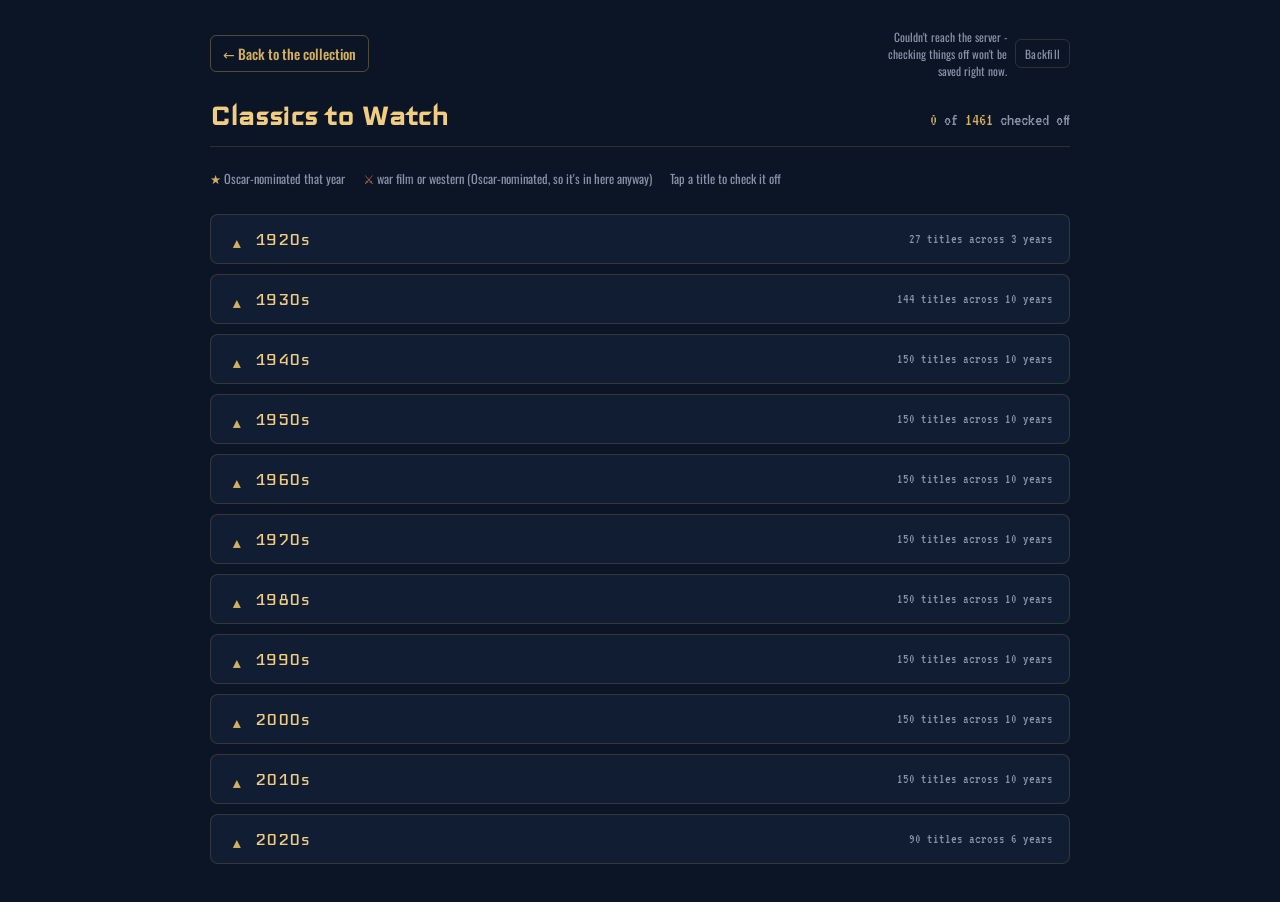
==== classics.html @ 90377f13 "Create classics.html" ====
<!DOCTYPE html>
<html lang="en">
<head>
<meta charset="UTF-8">
<meta name="viewport" content="width=device-width, initial-scale=1.0">
<title>Classics Watchlist</title>
<style>
  /*
    Layout concept: a dense, poster-free ledger of classics grouped
    by year, 3x5 per year, check-and-forget. Reached only by
    double-clicking the π easter egg on the main site - not linked
    from anywhere, no nav back required.
  */
  :root{
    --bg: #0b1526;
    --bg-raised: #101d33;
    --bg-card: #14213b;
    --line: rgba(212, 175, 96, 0.18);
    --line-strong: rgba(212, 175, 96, 0.35);
    --text: #e9edf5;
    --text-dim: #8993a8;
    --gold: #d4af60;
    --gold-bright: #f0cd82;
    --watched: #4a5568;
    --ww-flag: #c1664a;
    color-scheme: dark;
  }

  *{ box-sizing: border-box; }

  body{
    background: var(--bg);
    color: var(--text);
    font-family: 'Oswald', system-ui, sans-serif;
    padding-inline: 20px;
    padding-block: 28px;
    max-width: 900px;
    margin: 0 auto;
  }

  h1, h2, h3{ text-wrap: balance; margin: 0; }

  .top-bar{
    display: flex;
    align-items: center;
    justify-content: space-between;
    gap: 12px;
    flex-wrap: wrap;
    margin-bottom: 20px;
  }

  .back-link{
    display: inline-flex;
    align-items: center;
    gap: 5px;
    font-family: 'Oswald', system-ui, sans-serif;
    font-size: 14px;
    font-weight: 500;
    color: var(--gold);
    text-decoration: none;
    border: 1px solid var(--line-strong);
    border-radius: 6px;
    padding: 7px 12px;
  }

  .back-link:hover{
    background: var(--bg-raised);
  }

  .sync-controls{
    display: flex;
    align-items: center;
    gap: 8px;
  }

  #sync-status{
    font-size: 11.5px;
    color: var(--text-dim);
    max-width: 22ch;
    text-align: right;
  }

  #backfill-button{
    font-family: 'Oswald', system-ui, sans-serif;
    font-size: 11.5px;
    letter-spacing: 0.02em;
    color: var(--text-dim);
    background: transparent;
    border: 1px solid var(--line);
    border-radius: 6px;
    padding: 5px 9px;
    cursor: pointer;
    white-space: nowrap;
  }

  #backfill-button:hover{
    color: var(--gold);
    border-color: var(--line-strong);
  }

  #backfill-button:disabled{
    opacity: 0.5;
    cursor: default;
  }

  /* ---------------- Classics page ---------------- */

  .page-head{
    display: flex;
    align-items: baseline;
    justify-content: space-between;
    gap: 12px;
    flex-wrap: wrap;
    border-bottom: 1px solid var(--line);
    padding-bottom: 14px;
    margin-bottom: 22px;
  }

  .page-head h1{
    font-family: 'Iceland', system-ui, sans-serif;
    font-size: 34px;
    letter-spacing: 0.02em;
    color: var(--gold-bright);
  }

  .progress{
    font-family: 'VT323', monospace;
    font-size: 18px;
    color: var(--text-dim);
    white-space: nowrap;
  }

  .progress b{ color: var(--gold); font-weight: 400; }

  /* ---------------- Decades (collapsible) ---------------- */

  .decade{
    border: 1px solid var(--line);
    border-radius: 8px;
    margin-bottom: 10px;
    background: var(--bg-raised);
    overflow: hidden;
  }

  .decade summary{
    list-style: none;
    cursor: pointer;
    padding: 13px 16px;
    display: flex;
    align-items: center;
    gap: 12px;
    user-select: none;
  }

  .decade summary::-webkit-details-marker{ display: none; }

  .decade summary .chevron{
    font-family: 'VT323', monospace;
    color: var(--gold);
    font-size: 16px;
    transform: rotate(-90deg);
    transition: transform 0.18s ease;
    flex-shrink: 0;
    width: 1em;
  }

  .decade[open] summary .chevron{
    transform: rotate(0deg);
  }

  .decade summary .decade-label{
    font-family: 'Iceland', system-ui, sans-serif;
    font-size: 22px;
    letter-spacing: 0.02em;
    color: var(--gold-bright);
  }

  .decade summary .decade-meta{
    margin-left: auto;
    font-family: 'VT323', monospace;
    font-size: 14px;
    color: var(--text-dim);
    white-space: nowrap;
  }

  .decade-body{
    padding: 4px 16px 16px;
    border-top: 1px solid var(--line);
  }

  .decade-empty{
    padding: 14px 2px 6px;
    color: var(--text-dim);
    font-size: 13.5px;
    font-style: italic;
  }

  .year-block{
    margin-top: 22px;
  }

  .year-block:first-child{
    margin-top: 18px;
  }

  .year-heading{
    display: flex;
    align-items: center;
    gap: 10px;
    margin-bottom: 10px;
  }

  .year-heading .year{
    font-family: 'Iceland', system-ui, sans-serif;
    font-size: 24px;
    color: var(--gold);
    min-width: 4ch;
  }

  .year-heading .rule{
    flex: 1;
    height: 1px;
    background: var(--line);
  }

  .year-heading .year-count{
    font-family: 'VT323', monospace;
    font-size: 14px;
    color: var(--text-dim);
  }

  .title-grid{
    display: grid;
    grid-template-columns: repeat(3, 1fr);
    gap: 8px 18px;
  }

  .title-row{
    display: flex;
    align-items: flex-start;
    gap: 9px;
    padding: 5px 2px;
    border-radius: 5px;
    min-width: 0;
  }

  .title-row input[type="checkbox"]{
    appearance: none;
    -webkit-appearance: none;
    width: 16px;
    height: 16px;
    margin-top: 2px;
    border: 1px solid var(--line-strong);
    border-radius: 3px;
    background: var(--bg-card);
    flex-shrink: 0;
    cursor: pointer;
    position: relative;
  }

  .title-row input[type="checkbox"]:checked{
    background: var(--gold);
    border-color: var(--gold);
  }

  .title-row input[type="checkbox"]:checked::after{
    content: "";
    position: absolute;
    left: 4px;
    top: 1px;
    width: 4px;
    height: 8px;
    border: solid var(--bg);
    border-width: 0 2px 2px 0;
    transform: rotate(40deg);
  }

  .title-row label{
    font-size: 14.5px;
    line-height: 1.35;
    min-width: 0;
    cursor: pointer;
  }

  .title-row .star{
    color: var(--gold);
    font-size: 12px;
    margin-left: 4px;
    white-space: nowrap;
  }

  .title-row.watched label{
    color: var(--watched);
    text-decoration: line-through;
  }

  .title-row.watched .star{
    color: var(--watched);
  }

  .title-row .ww-flag{
    color: var(--ww-flag);
    font-size: 12px;
    margin-left: 4px;
    white-space: nowrap;
  }

  .title-row.watched .ww-flag{
    color: var(--watched);
  }

  .title-row.ww label{
    color: var(--ww-flag);
  }

  .title-row.ww.watched label{
    color: var(--watched);
  }

  .legend{
    display: flex;
    gap: 18px;
    flex-wrap: wrap;
    margin-top: 6px;
    margin-bottom: 26px;
    font-size: 12.5px;
    color: var(--text-dim);
  }

  .legend span{ color: var(--gold); }

  .legend span.legend-ww{ color: var(--ww-flag); }

  @media (max-width: 560px){
    .title-grid{
      grid-template-columns: repeat(2, 1fr);
    }
    .page-head h1{ font-size: 27px; }
  }

  @media (max-width: 400px){
    .title-grid{
      grid-template-columns: 1fr;
    }
  }
</style>

<link rel="preconnect" href="https://fonts.googleapis.com">
<link href="https://fonts.googleapis.com/css2?family=Oswald:wght@400;500;600&family=Iceland&family=VT323&display=swap" rel="stylesheet">
</head>
<body>

<div class="top-bar">
  <a href="index.html" class="back-link">← Back to the collection</a>
  <div class="sync-controls">
    <span id="sync-status"></span>
    <button id="backfill-button" type="button" title="One-time: cross-reference this list against your watched history">Backfill</button>
  </div>
</div>

<div class="page-head">
  <h1>Classics to Watch</h1>
  <div class="progress"><b id="watched-count">0</b> of <b id="total-count">0</b> checked off</div>
</div>

<div class="legend">
  <div><span>★</span> Oscar-nominated that year</div>
  <div><span class="legend-ww">⚔</span> war film or western (Oscar-nominated, so it's in here anyway)</div>
  <div>Tap a title to check it off</div>
</div>

<div id="year-container"></div>

<script>
(function(){
  "use strict";

  var DECADES = [
    {
      label: "1920s",
      note: "Talkies proper start here (The Jazz Singer, 1927) — thin years before sound caught on, so some years run shorter than 15 rather than padded out.",
      years: [
        {
          year: 1927,
          titles: [
            { t: "Wings", oscar: true, ww: true },
            { t: "7th Heaven", oscar: true },
            { t: "Sunrise: A Song of Two Humans", oscar: false },
            { t: "Metropolis", oscar: false },
            { t: "The Jazz Singer", oscar: false },
            { t: "Underworld", oscar: false },
            { t: "Napoleon", oscar: false }
          ]
        },
        {
          year: 1928,
          titles: [
            { t: "The Racket", oscar: true },
            { t: "In Old Arizona", oscar: true },
            { t: "The Patriot", oscar: true },
            { t: "The Passion of Joan of Arc", oscar: false },
            { t: "The Crowd", oscar: false },
            { t: "Steamboat Willie", oscar: false },
            { t: "The Man Who Laughs", oscar: false },
            { t: "The Wind", oscar: false },
            { t: "Show People", oscar: false }
          ]
        },
        {
          year: 1929,
          titles: [
            { t: "The Broadway Melody", oscar: true },
            { t: "Alibi", oscar: true },
            { t: "The Hollywood Revue of 1929", oscar: true },
            { t: "Disraeli", oscar: true },
            { t: "The Love Parade", oscar: true },
            { t: "Blackmail", oscar: false },
            { t: "Pandora's Box", oscar: false },
            { t: "Un Chien Andalou", oscar: false },
            { t: "The Cocoanuts", oscar: false },
            { t: "Applause", oscar: false },
            { t: "Hallelujah", oscar: false }
          ]
        }
      ]
    },
    {
      label: "1930s",
      years: [
        {
          year: 1930,
          titles: [
            { t: "All Quiet on the Western Front", oscar: true, ww: true },
            { t: "The Big House", oscar: true },
            { t: "The Divorcee", oscar: true },
            { t: "Anna Christie", oscar: false },
            { t: "Morocco", oscar: false },
            { t: "The Blue Angel", oscar: false },
            { t: "Animal Crackers", oscar: false },
            { t: "Min and Bill", oscar: false },
            { t: "L'Age d'Or", oscar: false }
          ]
        },
        {
          year: 1931,
          titles: [
            { t: "Cimarron", oscar: true, ww: true },
            { t: "East Lynne", oscar: true },
            { t: "The Front Page", oscar: true },
            { t: "Skippy", oscar: true },
            { t: "Trader Horn", oscar: true },
            { t: "Arrowsmith", oscar: true },
            { t: "Bad Girl", oscar: true },
            { t: "The Champ", oscar: true },
            { t: "Five Star Final", oscar: true },
            { t: "The Smiling Lieutenant", oscar: true },
            { t: "City Lights", oscar: false },
            { t: "Dracula", oscar: false },
            { t: "Frankenstein", oscar: false },
            { t: "M", oscar: false },
            { t: "The Public Enemy", oscar: false }
          ]
        },
        {
          year: 1932,
          titles: [
            { t: "Grand Hotel", oscar: true },
            { t: "One Hour with You", oscar: true },
            { t: "Shanghai Express", oscar: true },
            { t: "A Farewell to Arms", oscar: true },
            { t: "I Am a Fugitive from a Chain Gang", oscar: true },
            { t: "Smilin' Through", oscar: true },
            { t: "Scarface", oscar: false },
            { t: "Trouble in Paradise", oscar: false },
            { t: "Freaks", oscar: false },
            { t: "Horse Feathers", oscar: false },
            { t: "Red Dust", oscar: false },
            { t: "Love Me Tonight", oscar: false },
            { t: "One Way Passage", oscar: false },
            { t: "Rain", oscar: false },
            { t: "The Mummy", oscar: false }
          ]
        },
        {
          year: 1933,
          titles: [
            { t: "Cavalcade", oscar: true },
            { t: "42nd Street", oscar: true },
            { t: "Lady for a Day", oscar: true },
            { t: "Little Women", oscar: true },
            { t: "The Private Life of Henry VIII", oscar: true },
            { t: "She Done Him Wrong", oscar: true },
            { t: "State Fair", oscar: true },
            { t: "King Kong", oscar: false },
            { t: "Duck Soup", oscar: false },
            { t: "Gold Diggers of 1933", oscar: false },
            { t: "Footlight Parade", oscar: false },
            { t: "Dinner at Eight", oscar: false },
            { t: "Queen Christina", oscar: false },
            { t: "The Invisible Man", oscar: false },
            { t: "Design for Living", oscar: false }
          ]
        },
        {
          year: 1934,
          titles: [
            { t: "It Happened One Night", oscar: true },
            { t: "The Barretts of Wimpole Street", oscar: true },
            { t: "Cleopatra", oscar: true },
            { t: "Flirtation Walk", oscar: true },
            { t: "The Gay Divorcee", oscar: true },
            { t: "Here Comes the Navy", oscar: true },
            { t: "The House of Rothschild", oscar: true },
            { t: "Imitation of Life", oscar: true },
            { t: "One Night of Love", oscar: true },
            { t: "The Thin Man", oscar: true },
            { t: "Viva Villa!", oscar: true },
            { t: "The White Parade", oscar: true },
            { t: "Twentieth Century", oscar: false },
            { t: "The Black Cat", oscar: false },
            { t: "The Merry Widow", oscar: false }
          ]
        },
        {
          year: 1935,
          titles: [
            { t: "Mutiny on the Bounty", oscar: true },
            { t: "Alice Adams", oscar: true },
            { t: "Broadway Melody of 1936", oscar: true },
            { t: "Captain Blood", oscar: true },
            { t: "David Copperfield", oscar: true },
            { t: "The Informer", oscar: true },
            { t: "The Lives of a Bengal Lancer", oscar: true },
            { t: "A Midsummer Night's Dream", oscar: true },
            { t: "Les Misérables", oscar: true },
            { t: "Naughty Marietta", oscar: true },
            { t: "Ruggles of Red Gap", oscar: true },
            { t: "Top Hat", oscar: true },
            { t: "A Night at the Opera", oscar: false },
            { t: "Bride of Frankenstein", oscar: false },
            { t: "The 39 Steps", oscar: false }
          ]
        },
        {
          year: 1936,
          titles: [
            { t: "The Great Ziegfeld", oscar: true },
            { t: "Anthony Adverse", oscar: true },
            { t: "Dodsworth", oscar: true },
            { t: "Libeled Lady", oscar: true },
            { t: "Mr. Deeds Goes to Town", oscar: true },
            { t: "Romeo and Juliet", oscar: true },
            { t: "San Francisco", oscar: true },
            { t: "The Story of Louis Pasteur", oscar: true },
            { t: "A Tale of Two Cities", oscar: true },
            { t: "Three Smart Girls", oscar: true },
            { t: "Modern Times", oscar: false },
            { t: "My Man Godfrey", oscar: false },
            { t: "Swing Time", oscar: false },
            { t: "Fury", oscar: false },
            { t: "The Petrified Forest", oscar: false }
          ]
        },
        {
          year: 1937,
          titles: [
            { t: "The Life of Emile Zola", oscar: true },
            { t: "The Awful Truth", oscar: true },
            { t: "Captains Courageous", oscar: true },
            { t: "Dead End", oscar: true },
            { t: "The Good Earth", oscar: true },
            { t: "In Old Chicago", oscar: true },
            { t: "Lost Horizon", oscar: true },
            { t: "One Hundred Men and a Girl", oscar: true },
            { t: "Stage Door", oscar: true },
            { t: "A Star Is Born", oscar: true },
            { t: "Snow White and the Seven Dwarfs", oscar: false },
            { t: "Camille", oscar: false },
            { t: "Nothing Sacred", oscar: false },
            { t: "Easy Living", oscar: false },
            { t: "Make Way for Tomorrow", oscar: false }
          ]
        },
        {
          year: 1938,
          titles: [
            { t: "You Can't Take It with You", oscar: true },
            { t: "The Adventures of Robin Hood", oscar: true },
            { t: "Alexander's Ragtime Band", oscar: true },
            { t: "Boys Town", oscar: true },
            { t: "The Citadel", oscar: true },
            { t: "Four Daughters", oscar: true },
            { t: "Grand Illusion", oscar: true },
            { t: "Jezebel", oscar: true },
            { t: "Pygmalion", oscar: true },
            { t: "Test Pilot", oscar: true },
            { t: "Bringing Up Baby", oscar: false },
            { t: "Holiday", oscar: false },
            { t: "Angels with Dirty Faces", oscar: false },
            { t: "The Lady Vanishes", oscar: false },
            { t: "Three Comrades", oscar: false }
          ]
        },
        {
          year: 1939,
          titles: [
            { t: "Gone with the Wind", oscar: true, ww: true },
            { t: "Dark Victory", oscar: true },
            { t: "Goodbye, Mr. Chips", oscar: true },
            { t: "Love Affair", oscar: true },
            { t: "Mr. Smith Goes to Washington", oscar: true },
            { t: "Ninotchka", oscar: true },
            { t: "Of Mice and Men", oscar: true },
            { t: "Stagecoach", oscar: true, ww: true },
            { t: "The Wizard of Oz", oscar: true },
            { t: "Wuthering Heights", oscar: true },
            { t: "The Rules of the Game", oscar: false },
            { t: "Only Angels Have Wings", oscar: false },
            { t: "Midnight", oscar: false },
            { t: "Young Mr. Lincoln", oscar: false },
            { t: "The Women", oscar: false }
          ]
        }
      ]
    },
    {
      label: "1940s",
      years: [
        {
          year: 1940,
          titles: [
            { t: "Rebecca", oscar: true },
            { t: "All This, and Heaven Too", oscar: true },
            { t: "Foreign Correspondent", oscar: true },
            { t: "The Grapes of Wrath", oscar: true },
            { t: "The Great Dictator", oscar: true },
            { t: "Kitty Foyle", oscar: true },
            { t: "The Letter", oscar: true },
            { t: "The Long Voyage Home", oscar: true },
            { t: "Our Town", oscar: true },
            { t: "The Philadelphia Story", oscar: true },
            { t: "His Girl Friday", oscar: false },
            { t: "Fantasia", oscar: false },
            { t: "Pinocchio", oscar: false },
            { t: "The Shop Around the Corner", oscar: false },
            { t: "The Mark of Zorro", oscar: false }
          ]
        },
        {
          year: 1941,
          titles: [
            { t: "How Green Was My Valley", oscar: true },
            { t: "Blossoms in the Dust", oscar: true },
            { t: "Citizen Kane", oscar: true },
            { t: "Here Comes Mr. Jordan", oscar: true },
            { t: "Hold Back the Dawn", oscar: true },
            { t: "The Little Foxes", oscar: true },
            { t: "The Maltese Falcon", oscar: true },
            { t: "One Foot in Heaven", oscar: true },
            { t: "Sergeant York", oscar: true, ww: true },
            { t: "Suspicion", oscar: true },
            { t: "Dumbo", oscar: false },
            { t: "The Lady Eve", oscar: false },
            { t: "Sullivan's Travels", oscar: false },
            { t: "High Sierra", oscar: false },
            { t: "Meet John Doe", oscar: false }
          ]
        },
        {
          year: 1942,
          titles: [
            { t: "Mrs. Miniver", oscar: true, ww: true },
            { t: "49th Parallel", oscar: true, ww: true },
            { t: "Kings Row", oscar: true },
            { t: "The Magnificent Ambersons", oscar: true },
            { t: "The Pied Piper", oscar: true },
            { t: "The Pride of the Yankees", oscar: true },
            { t: "Random Harvest", oscar: true },
            { t: "The Talk of the Town", oscar: true },
            { t: "Wake Island", oscar: true, ww: true },
            { t: "Yankee Doodle Dandy", oscar: true },
            { t: "Bambi", oscar: false },
            { t: "To Be or Not to Be", oscar: false },
            { t: "The Man Who Came to Dinner", oscar: false },
            { t: "Woman of the Year", oscar: false },
            { t: "Now, Voyager", oscar: false }
          ]
        },
        {
          year: 1943,
          titles: [
            { t: "Casablanca", oscar: true, ww: true },
            { t: "For Whom the Bell Tolls", oscar: true, ww: true },
            { t: "Heaven Can Wait", oscar: true },
            { t: "The Human Comedy", oscar: true },
            { t: "In Which We Serve", oscar: true, ww: true },
            { t: "Madame Curie", oscar: true },
            { t: "The More the Merrier", oscar: true },
            { t: "The Ox-Bow Incident", oscar: true, ww: true },
            { t: "The Song of Bernadette", oscar: true },
            { t: "Watch on the Rhine", oscar: true, ww: true },
            { t: "Shadow of a Doubt", oscar: false },
            { t: "Jane Eyre", oscar: false },
            { t: "Cabin in the Sky", oscar: false },
            { t: "The Gang's All Here", oscar: false },
            { t: "Lassie Come Home", oscar: false }
          ]
        },
        {
          year: 1944,
          titles: [
            { t: "Going My Way", oscar: true },
            { t: "Double Indemnity", oscar: true },
            { t: "Gaslight", oscar: true },
            { t: "Since You Went Away", oscar: true, ww: true },
            { t: "Wilson", oscar: true },
            { t: "Meet Me in St. Louis", oscar: false },
            { t: "Laura", oscar: false },
            { t: "National Velvet", oscar: false },
            { t: "Arsenic and Old Lace", oscar: false },
            { t: "The Woman in the Window", oscar: false },
            { t: "Hail the Conquering Hero", oscar: false },
            { t: "The Uninvited", oscar: false },
            { t: "Murder, My Sweet", oscar: false },
            { t: "To Have and Have Not", oscar: false },
            { t: "Cover Girl", oscar: false }
          ]
        },
        {
          year: 1945,
          titles: [
            { t: "The Lost Weekend", oscar: true },
            { t: "Anchors Aweigh", oscar: true },
            { t: "The Bells of St. Mary's", oscar: true },
            { t: "Mildred Pierce", oscar: true },
            { t: "Spellbound", oscar: true },
            { t: "Brief Encounter", oscar: false },
            { t: "Detour", oscar: false },
            { t: "Scarlet Street", oscar: false },
            { t: "And Then There Were None", oscar: false },
            { t: "The Picture of Dorian Gray", oscar: false },
            { t: "Leave Her to Heaven", oscar: false },
            { t: "Christmas in Connecticut", oscar: false },
            { t: "The Clock", oscar: false },
            { t: "A Tree Grows in Brooklyn", oscar: false },
            { t: "Rome, Open City", oscar: false }
          ]
        },
        {
          year: 1946,
          titles: [
            { t: "The Best Years of Our Lives", oscar: true, ww: true },
            { t: "Henry V", oscar: true, ww: true },
            { t: "It's a Wonderful Life", oscar: true },
            { t: "The Razor's Edge", oscar: true },
            { t: "The Yearling", oscar: true },
            { t: "The Big Sleep", oscar: false },
            { t: "Notorious", oscar: false },
            { t: "Gilda", oscar: false },
            { t: "The Postman Always Rings Twice", oscar: false },
            { t: "Beauty and the Beast", oscar: false },
            { t: "Paisan", oscar: false },
            { t: "A Matter of Life and Death", oscar: false },
            { t: "The Killers", oscar: false },
            { t: "The Stranger", oscar: false },
            { t: "The Blue Dahlia", oscar: false }
          ]
        },
        {
          year: 1947,
          titles: [
            { t: "Gentleman's Agreement", oscar: true },
            { t: "The Bishop's Wife", oscar: true },
            { t: "Crossfire", oscar: true },
            { t: "Great Expectations", oscar: true },
            { t: "Miracle on 34th Street", oscar: true },
            { t: "Out of the Past", oscar: false },
            { t: "Black Narcissus", oscar: false },
            { t: "Odd Man Out", oscar: false },
            { t: "Monsieur Verdoux", oscar: false },
            { t: "Body and Soul", oscar: false },
            { t: "The Ghost and Mrs. Muir", oscar: false },
            { t: "Nightmare Alley", oscar: false },
            { t: "Kiss of Death", oscar: false },
            { t: "Shoeshine", oscar: false },
            { t: "Dark Passage", oscar: false }
          ]
        },
        {
          year: 1948,
          titles: [
            { t: "Hamlet", oscar: true },
            { t: "Johnny Belinda", oscar: true },
            { t: "The Red Shoes", oscar: true },
            { t: "The Snake Pit", oscar: true },
            { t: "The Treasure of the Sierra Madre", oscar: true },
            { t: "Bicycle Thieves", oscar: false },
            { t: "Rope", oscar: false },
            { t: "Key Largo", oscar: false },
            { t: "Force of Evil", oscar: false },
            { t: "The Fallen Idol", oscar: false },
            { t: "Letter from an Unknown Woman", oscar: false },
            { t: "The Naked City", oscar: false },
            { t: "Oliver Twist", oscar: false },
            { t: "Portrait of Jennie", oscar: false },
            { t: "The Pirate", oscar: false }
          ]
        },
        {
          year: 1949,
          titles: [
            { t: "All the King's Men", oscar: true },
            { t: "Battleground", oscar: true, ww: true },
            { t: "The Heiress", oscar: true },
            { t: "A Letter to Three Wives", oscar: true },
            { t: "Twelve O'Clock High", oscar: true, ww: true },
            { t: "The Third Man", oscar: false },
            { t: "White Heat", oscar: false },
            { t: "Adam's Rib", oscar: false },
            { t: "On the Town", oscar: false },
            { t: "Kind Hearts and Coronets", oscar: false },
            { t: "Late Spring", oscar: false },
            { t: "The Set-Up", oscar: false },
            { t: "Gun Crazy", oscar: false },
            { t: "I Was a Male War Bride", oscar: false },
            { t: "Whisky Galore!", oscar: false }
          ]
        }
      ]
    },
    {
      label: "1950s",
      years: [
        {
          year: 1950,
          titles: [
            { t: "All About Eve", oscar: true },
            { t: "Born Yesterday", oscar: true },
            { t: "Father of the Bride", oscar: true },
            { t: "King Solomon's Mines", oscar: true },
            { t: "Sunset Boulevard", oscar: true },
            { t: "Rashomon", oscar: false },
            { t: "In a Lonely Place", oscar: false },
            { t: "Harvey", oscar: false },
            { t: "The Asphalt Jungle", oscar: false },
            { t: "Cinderella", oscar: false },
            { t: "Panic in the Streets", oscar: false },
            { t: "Los Olvidados", oscar: false },
            { t: "Orpheus", oscar: false },
            { t: "D.O.A.", oscar: false },
            { t: "Stromboli", oscar: false }
          ]
        },
        {
          year: 1951,
          titles: [
            { t: "An American in Paris", oscar: true },
            { t: "A Place in the Sun", oscar: true },
            { t: "A Streetcar Named Desire", oscar: true },
            { t: "Decision Before Dawn", oscar: true, ww: true },
            { t: "Quo Vadis", oscar: true },
            { t: "Strangers on a Train", oscar: false },
            { t: "The African Queen", oscar: false },
            { t: "The Day the Earth Stood Still", oscar: false },
            { t: "Ace in the Hole", oscar: false },
            { t: "The Man in the White Suit", oscar: false },
            { t: "Alice in Wonderland", oscar: false },
            { t: "A Christmas Carol", oscar: false },
            { t: "Diary of a Country Priest", oscar: false },
            { t: "The Tales of Hoffmann", oscar: false },
            { t: "Detective Story", oscar: false }
          ]
        },
        {
          year: 1952,
          titles: [
            { t: "The Greatest Show on Earth", oscar: true },
            { t: "High Noon", oscar: true, ww: true },
            { t: "Ivanhoe", oscar: true },
            { t: "Moulin Rouge", oscar: true },
            { t: "The Quiet Man", oscar: true },
            { t: "Singin' in the Rain", oscar: false },
            { t: "The Bad and the Beautiful", oscar: false },
            { t: "Umberto D.", oscar: false },
            { t: "Ikiru", oscar: false },
            { t: "Clash by Night", oscar: false },
            { t: "The Narrow Margin", oscar: false },
            { t: "Scaramouche", oscar: false },
            { t: "Pat and Mike", oscar: false },
            { t: "Casque d'Or", oscar: false },
            { t: "Come Back, Little Sheba", oscar: false }
          ]
        },
        {
          year: 1953,
          titles: [
            { t: "From Here to Eternity", oscar: true },
            { t: "Julius Caesar", oscar: true },
            { t: "The Robe", oscar: true },
            { t: "Roman Holiday", oscar: true },
            { t: "Shane", oscar: true, ww: true },
            { t: "Tokyo Story", oscar: false },
            { t: "The Band Wagon", oscar: false },
            { t: "Pickup on South Street", oscar: false },
            { t: "Gentlemen Prefer Blondes", oscar: false },
            { t: "The Wages of Fear", oscar: false },
            { t: "Ugetsu", oscar: false },
            { t: "House of Wax", oscar: false },
            { t: "Peter Pan", oscar: false },
            { t: "I Confess", oscar: false },
            { t: "The Big Heat", oscar: false }
          ]
        },
        {
          year: 1954,
          titles: [
            { t: "On the Waterfront", oscar: true },
            { t: "The Caine Mutiny", oscar: true, ww: true },
            { t: "The Country Girl", oscar: true },
            { t: "Seven Brides for Seven Brothers", oscar: true },
            { t: "Three Coins in the Fountain", oscar: true },
            { t: "Rear Window", oscar: false },
            { t: "Seven Samurai", oscar: false },
            { t: "A Star Is Born", oscar: false },
            { t: "Sabrina", oscar: false },
            { t: "Dial M for Murder", oscar: false },
            { t: "La Strada", oscar: false },
            { t: "Godzilla", oscar: false },
            { t: "Journey to Italy", oscar: false },
            { t: "White Christmas", oscar: false },
            { t: "Animal Farm", oscar: false }
          ]
        },
        {
          year: 1955,
          titles: [
            { t: "Marty", oscar: true },
            { t: "Love Is a Many-Splendored Thing", oscar: true },
            { t: "Mister Roberts", oscar: true },
            { t: "Picnic", oscar: true },
            { t: "The Rose Tattoo", oscar: true },
            { t: "Rebel Without a Cause", oscar: false },
            { t: "The Night of the Hunter", oscar: false },
            { t: "Kiss Me Deadly", oscar: false },
            { t: "East of Eden", oscar: false },
            { t: "Ordet", oscar: false },
            { t: "Diabolique", oscar: false },
            { t: "Lady and the Tramp", oscar: false },
            { t: "The Ladykillers", oscar: false },
            { t: "Rififi", oscar: false },
            { t: "Summertime", oscar: false }
          ]
        },
        {
          year: 1956,
          titles: [
            { t: "Around the World in 80 Days", oscar: true },
            { t: "Friendly Persuasion", oscar: true, ww: true },
            { t: "Giant", oscar: true },
            { t: "The King and I", oscar: true },
            { t: "The Ten Commandments", oscar: true },
            { t: "Invasion of the Body Snatchers", oscar: false },
            { t: "The Man Who Knew Too Much", oscar: false },
            { t: "Forbidden Planet", oscar: false },
            { t: "The Killing", oscar: false },
            { t: "Bigger Than Life", oscar: false },
            { t: "Written on the Wind", oscar: false },
            { t: "A Man Escaped", oscar: false },
            { t: "Baby Doll", oscar: false },
            { t: "High Society", oscar: false },
            { t: "Lust for Life", oscar: false }
          ]
        },
        {
          year: 1957,
          titles: [
            { t: "The Bridge on the River Kwai", oscar: true, ww: true },
            { t: "12 Angry Men", oscar: true },
            { t: "Peyton Place", oscar: true },
            { t: "Sayonara", oscar: true, ww: true },
            { t: "Witness for the Prosecution", oscar: true },
            { t: "Wild Strawberries", oscar: false },
            { t: "The Seventh Seal", oscar: false },
            { t: "Sweet Smell of Success", oscar: false },
            { t: "Funny Face", oscar: false },
            { t: "A Face in the Crowd", oscar: false },
            { t: "Throne of Blood", oscar: false },
            { t: "Nights of Cabiria", oscar: false },
            { t: "An Affair to Remember", oscar: false },
            { t: "The Incredible Shrinking Man", oscar: false },
            { t: "Jailhouse Rock", oscar: false }
          ]
        },
        {
          year: 1958,
          titles: [
            { t: "Gigi", oscar: true },
            { t: "Auntie Mame", oscar: true },
            { t: "Cat on a Hot Tin Roof", oscar: true },
            { t: "The Defiant Ones", oscar: true },
            { t: "Separate Tables", oscar: true },
            { t: "Vertigo", oscar: false },
            { t: "Touch of Evil", oscar: false },
            { t: "Some Came Running", oscar: false },
            { t: "The Fly", oscar: false },
            { t: "Ashes and Diamonds", oscar: false },
            { t: "Mon Oncle", oscar: false },
            { t: "Indiscreet", oscar: false },
            { t: "Horror of Dracula", oscar: false },
            { t: "Bell, Book and Candle", oscar: false },
            { t: "Damn Yankees!", oscar: false }
          ]
        },
        {
          year: 1959,
          titles: [
            { t: "Ben-Hur", oscar: true },
            { t: "Anatomy of a Murder", oscar: true },
            { t: "The Diary of Anne Frank", oscar: true },
            { t: "The Nun's Story", oscar: true },
            { t: "Room at the Top", oscar: true },
            { t: "North by Northwest", oscar: false },
            { t: "Some Like It Hot", oscar: false },
            { t: "The 400 Blows", oscar: false },
            { t: "Pillow Talk", oscar: false },
            { t: "Imitation of Life", oscar: false },
            { t: "Black Orpheus", oscar: false },
            { t: "Hiroshima Mon Amour", oscar: false },
            { t: "Sleeping Beauty", oscar: false },
            { t: "Suddenly, Last Summer", oscar: false },
            { t: "The Mummy", oscar: false }
          ]
        }
      ]
    },
    {
      label: "1960s",
      years: [
        {
          year: 1960,
          titles: [
            { t: "The Apartment", oscar: true },
            { t: "The Alamo", oscar: true, ww: true },
            { t: "Elmer Gantry", oscar: true },
            { t: "Sons and Lovers", oscar: true },
            { t: "The Sundowners", oscar: true },
            { t: "Psycho", oscar: false },
            { t: "Spartacus", oscar: false },
            { t: "La Dolce Vita", oscar: false },
            { t: "Breathless", oscar: false },
            { t: "Peeping Tom", oscar: false },
            { t: "L'Avventura", oscar: false },
            { t: "The Virgin Spring", oscar: false },
            { t: "Inherit the Wind", oscar: false },
            { t: "Ocean's 11", oscar: false },
            { t: "Rocco and His Brothers", oscar: false }
          ]
        },
        {
          year: 1961,
          titles: [
            { t: "West Side Story", oscar: true },
            { t: "Fanny", oscar: true },
            { t: "The Guns of Navarone", oscar: true, ww: true },
            { t: "The Hustler", oscar: true },
            { t: "Judgment at Nuremberg", oscar: true },
            { t: "Breakfast at Tiffany's", oscar: false },
            { t: "The Innocents", oscar: false },
            { t: "Yojimbo", oscar: false },
            { t: "Last Year at Marienbad", oscar: false },
            { t: "Through a Glass Darkly", oscar: false },
            { t: "One, Two, Three", oscar: false },
            { t: "La Notte", oscar: false },
            { t: "Viridiana", oscar: false },
            { t: "The Misfits", oscar: false },
            { t: "Splendor in the Grass", oscar: false }
          ]
        },
        {
          year: 1962,
          titles: [
            { t: "Lawrence of Arabia", oscar: true, ww: true },
            { t: "The Longest Day", oscar: true, ww: true },
            { t: "The Music Man", oscar: true },
            { t: "Mutiny on the Bounty", oscar: true },
            { t: "To Kill a Mockingbird", oscar: true },
            { t: "Dr. No", oscar: false },
            { t: "The Manchurian Candidate", oscar: false },
            { t: "What Ever Happened to Baby Jane?", oscar: false },
            { t: "Jules and Jim", oscar: false },
            { t: "Lolita", oscar: false },
            { t: "The Miracle Worker", oscar: false },
            { t: "Cape Fear", oscar: false },
            { t: "L'Eclisse", oscar: false },
            { t: "Days of Wine and Roses", oscar: false },
            { t: "Knife in the Water", oscar: false }
          ]
        },
        {
          year: 1963,
          titles: [
            { t: "Tom Jones", oscar: true },
            { t: "America America", oscar: true },
            { t: "Cleopatra", oscar: true },
            { t: "How the West Was Won", oscar: true, ww: true },
            { t: "Lilies of the Field", oscar: true },
            { t: "8½", oscar: false },
            { t: "The Birds", oscar: false },
            { t: "The Pink Panther", oscar: false },
            { t: "Charade", oscar: false },
            { t: "The Haunting", oscar: false },
            { t: "The Servant", oscar: false },
            { t: "This Sporting Life", oscar: false },
            { t: "The Leopard", oscar: false },
            { t: "Contempt", oscar: false },
            { t: "The Nutty Professor", oscar: false }
          ]
        },
        {
          year: 1964,
          titles: [
            { t: "My Fair Lady", oscar: true },
            { t: "Becket", oscar: true },
            { t: "Dr. Strangelove", oscar: true },
            { t: "Mary Poppins", oscar: true },
            { t: "Zorba the Greek", oscar: true },
            { t: "A Hard Day's Night", oscar: false },
            { t: "Goldfinger", oscar: false },
            { t: "The Umbrellas of Cherbourg", oscar: false },
            { t: "Woman in the Dunes", oscar: false },
            { t: "Marnie", oscar: false },
            { t: "Seven Days in May", oscar: false },
            { t: "The Night of the Iguana", oscar: false },
            { t: "Topkapi", oscar: false },
            { t: "Kwaidan", oscar: false },
            { t: "Onibaba", oscar: false }
          ]
        },
        {
          year: 1965,
          titles: [
            { t: "The Sound of Music", oscar: true },
            { t: "Darling", oscar: true },
            { t: "Doctor Zhivago", oscar: true, ww: true },
            { t: "Ship of Fools", oscar: true },
            { t: "A Thousand Clowns", oscar: true },
            { t: "Repulsion", oscar: false },
            { t: "Juliet of the Spirits", oscar: false },
            { t: "The Ipcress File", oscar: false },
            { t: "Pierrot le Fou", oscar: false },
            { t: "Faster Pussycat! Kill! Kill!", oscar: false },
            { t: "Help!", oscar: false },
            { t: "The Collector", oscar: false },
            { t: "Alphaville", oscar: false },
            { t: "Simon of the Desert", oscar: false },
            { t: "The Shop on Main Street", oscar: false }
          ]
        },
        {
          year: 1966,
          titles: [
            { t: "A Man for All Seasons", oscar: true },
            { t: "Alfie", oscar: true },
            { t: "The Russians Are Coming, the Russians Are Coming", oscar: true },
            { t: "The Sand Pebbles", oscar: true, ww: true },
            { t: "Who's Afraid of Virginia Woolf?", oscar: true },
            { t: "Blowup", oscar: false },
            { t: "Persona", oscar: false },
            { t: "Andrei Rublev", oscar: false },
            { t: "Seconds", oscar: false },
            { t: "Fahrenheit 451", oscar: false },
            { t: "Georgy Girl", oscar: false },
            { t: "Masculin Féminin", oscar: false },
            { t: "A Man and a Woman", oscar: false },
            { t: "The Endless Summer", oscar: false },
            { t: "Torn Curtain", oscar: false }
          ]
        },
        {
          year: 1967,
          titles: [
            { t: "In the Heat of the Night", oscar: true },
            { t: "Bonnie and Clyde", oscar: true },
            { t: "Doctor Dolittle", oscar: true },
            { t: "The Graduate", oscar: true },
            { t: "Guess Who's Coming to Dinner", oscar: true },
            { t: "Cool Hand Luke", oscar: false },
            { t: "Point Blank", oscar: false },
            { t: "Le Samouraï", oscar: false },
            { t: "Belle de Jour", oscar: false },
            { t: "The Jungle Book", oscar: false },
            { t: "Wait Until Dark", oscar: false },
            { t: "In Cold Blood", oscar: false },
            { t: "Playtime", oscar: false },
            { t: "Closely Watched Trains", oscar: false },
            { t: "Week End", oscar: false }
          ]
        },
        {
          year: 1968,
          titles: [
            { t: "Oliver!", oscar: true },
            { t: "Funny Girl", oscar: true },
            { t: "The Lion in Winter", oscar: true },
            { t: "Rachel, Rachel", oscar: true },
            { t: "Romeo and Juliet", oscar: true },
            { t: "2001: A Space Odyssey", oscar: false },
            { t: "Rosemary's Baby", oscar: false },
            { t: "Night of the Living Dead", oscar: false },
            { t: "The Producers", oscar: false },
            { t: "Bullitt", oscar: false },
            { t: "Planet of the Apes", oscar: false },
            { t: "Faces", oscar: false },
            { t: "If....", oscar: false },
            { t: "Yellow Submarine", oscar: false },
            { t: "Petulia", oscar: false }
          ]
        },
        {
          year: 1969,
          titles: [
            { t: "Midnight Cowboy", oscar: true },
            { t: "Anne of the Thousand Days", oscar: true },
            { t: "Butch Cassidy and the Sundance Kid", oscar: true },
            { t: "Hello, Dolly!", oscar: true },
            { t: "Z", oscar: true },
            { t: "Easy Rider", oscar: false },
            { t: "Medium Cool", oscar: false },
            { t: "The Italian Job", oscar: false },
            { t: "They Shoot Horses, Don't They?", oscar: false },
            { t: "Take the Money and Run", oscar: false },
            { t: "Putney Swope", oscar: false },
            { t: "Kes", oscar: false },
            { t: "Bob & Carol & Ted & Alice", oscar: false },
            { t: "Goodbye, Columbus", oscar: false },
            { t: "The Sterile Cuckoo", oscar: false }
          ]
        }
      ]
    },
    {
      label: "1970s",
      years: [
        {
          year: 1970,
          titles: [
            { t: "Patton", oscar: true, ww: true },
            { t: "Airport", oscar: true },
            { t: "Five Easy Pieces", oscar: true },
            { t: "Love Story", oscar: true },
            { t: "M*A*S*H", oscar: true, ww: true },
            { t: "Woodstock", oscar: false },
            { t: "The Conformist", oscar: false },
            { t: "Performance", oscar: false },
            { t: "The Aristocats", oscar: false },
            { t: "Le Cercle Rouge", oscar: false },
            { t: "Gimme Shelter", oscar: false },
            { t: "Diary of a Mad Housewife", oscar: false },
            { t: "Tristana", oscar: false },
            { t: "The Boys in the Band", oscar: false },
            { t: "The Passion of Anna", oscar: false }
          ]
        },
        {
          year: 1971,
          titles: [
            { t: "The French Connection", oscar: true },
            { t: "A Clockwork Orange", oscar: true },
            { t: "Fiddler on the Roof", oscar: true },
            { t: "The Last Picture Show", oscar: true },
            { t: "Nicholas and Alexandra", oscar: true },
            { t: "Dirty Harry", oscar: false },
            { t: "Harold and Maude", oscar: false },
            { t: "Klute", oscar: false },
            { t: "Shaft", oscar: false },
            { t: "Straw Dogs", oscar: false },
            { t: "The Devils", oscar: false },
            { t: "Willy Wonka & the Chocolate Factory", oscar: false },
            { t: "Duel", oscar: false },
            { t: "Sunday Bloody Sunday", oscar: false },
            { t: "Get Carter", oscar: false }
          ]
        },
        {
          year: 1972,
          titles: [
            { t: "The Godfather", oscar: true },
            { t: "Cabaret", oscar: true },
            { t: "Deliverance", oscar: true },
            { t: "The Emigrants", oscar: true },
            { t: "Sounder", oscar: true },
            { t: "Aguirre, the Wrath of God", oscar: false },
            { t: "Solaris", oscar: false },
            { t: "The Discreet Charm of the Bourgeoisie", oscar: false },
            { t: "Last Tango in Paris", oscar: false },
            { t: "Fritz the Cat", oscar: false },
            { t: "What's Up, Doc?", oscar: false },
            { t: "Frenzy", oscar: false },
            { t: "The Poseidon Adventure", oscar: false },
            { t: "Sleuth", oscar: false },
            { t: "Play It Again, Sam", oscar: false }
          ]
        },
        {
          year: 1973,
          titles: [
            { t: "The Sting", oscar: true },
            { t: "American Graffiti", oscar: true },
            { t: "Cries and Whispers", oscar: true },
            { t: "The Exorcist", oscar: true },
            { t: "A Touch of Class", oscar: true },
            { t: "Mean Streets", oscar: false },
            { t: "Don't Look Now", oscar: false },
            { t: "Badlands", oscar: false },
            { t: "The Long Goodbye", oscar: false },
            { t: "Serpico", oscar: false },
            { t: "Paper Moon", oscar: false },
            { t: "Enter the Dragon", oscar: false },
            { t: "Sleeper", oscar: false },
            { t: "The Wicker Man", oscar: false },
            { t: "Day for Night", oscar: false }
          ]
        },
        {
          year: 1974,
          titles: [
            { t: "The Godfather Part II", oscar: true },
            { t: "Chinatown", oscar: true },
            { t: "The Conversation", oscar: true },
            { t: "Lenny", oscar: true },
            { t: "The Towering Inferno", oscar: true },
            { t: "Young Frankenstein", oscar: false },
            { t: "A Woman Under the Influence", oscar: false },
            { t: "The Texas Chain Saw Massacre", oscar: false },
            { t: "Alice Doesn't Live Here Anymore", oscar: false },
            { t: "Scenes from a Marriage", oscar: false },
            { t: "The Taking of Pelham One Two Three", oscar: false },
            { t: "The Parallax View", oscar: false },
            { t: "Murder on the Orient Express", oscar: false },
            { t: "Female Trouble", oscar: false },
            { t: "Black Christmas", oscar: false }
          ]
        },
        {
          year: 1975,
          titles: [
            { t: "One Flew Over the Cuckoo's Nest", oscar: true },
            { t: "Barry Lyndon", oscar: true },
            { t: "Dog Day Afternoon", oscar: true },
            { t: "Jaws", oscar: true },
            { t: "Nashville", oscar: true },
            { t: "Monty Python and the Holy Grail", oscar: false },
            { t: "The Rocky Horror Picture Show", oscar: false },
            { t: "The Story of Adele H.", oscar: false },
            { t: "Three Days of the Condor", oscar: false },
            { t: "The Passenger", oscar: false },
            { t: "Picnic at Hanging Rock", oscar: false },
            { t: "Love and Death", oscar: false },
            { t: "Shampoo", oscar: false },
            { t: "The Man Who Would Be King", oscar: false },
            { t: "The Stepford Wives", oscar: false }
          ]
        },
        {
          year: 1976,
          titles: [
            { t: "Rocky", oscar: true },
            { t: "All the President's Men", oscar: true },
            { t: "Bound for Glory", oscar: true },
            { t: "Network", oscar: true },
            { t: "Taxi Driver", oscar: true },
            { t: "Carrie", oscar: false },
            { t: "The Omen", oscar: false },
            { t: "Marathon Man", oscar: false },
            { t: "Assault on Precinct 13", oscar: false },
            { t: "The Man Who Fell to Earth", oscar: false },
            { t: "In the Realm of the Senses", oscar: false },
            { t: "Silent Movie", oscar: false },
            { t: "The Bad News Bears", oscar: false },
            { t: "Logan's Run", oscar: false },
            { t: "Face to Face", oscar: false }
          ]
        },
        {
          year: 1977,
          titles: [
            { t: "Annie Hall", oscar: true },
            { t: "The Goodbye Girl", oscar: true },
            { t: "Julia", oscar: true },
            { t: "Star Wars", oscar: true },
            { t: "The Turning Point", oscar: true },
            { t: "Close Encounters of the Third Kind", oscar: false },
            { t: "Saturday Night Fever", oscar: false },
            { t: "Eraserhead", oscar: false },
            { t: "Suspiria", oscar: false },
            { t: "Sorcerer", oscar: false },
            { t: "The American Friend", oscar: false },
            { t: "House (Hausu)", oscar: false },
            { t: "3 Women", oscar: false },
            { t: "The Hills Have Eyes", oscar: false },
            { t: "The Duellists", oscar: false }
          ]
        },
        {
          year: 1978,
          titles: [
            { t: "The Deer Hunter", oscar: true, ww: true },
            { t: "Coming Home", oscar: true, ww: true },
            { t: "Heaven Can Wait", oscar: true },
            { t: "Midnight Express", oscar: true },
            { t: "An Unmarried Woman", oscar: true },
            { t: "Halloween", oscar: false },
            { t: "Days of Heaven", oscar: false },
            { t: "Grease", oscar: false },
            { t: "Animal House", oscar: false },
            { t: "Superman", oscar: false },
            { t: "Interiors", oscar: false },
            { t: "Dawn of the Dead", oscar: false },
            { t: "Invasion of the Body Snatchers", oscar: false },
            { t: "Autumn Sonata", oscar: false },
            { t: "Pretty Baby", oscar: false }
          ]
        },
        {
          year: 1979,
          titles: [
            { t: "Kramer vs. Kramer", oscar: true },
            { t: "All That Jazz", oscar: true },
            { t: "Apocalypse Now", oscar: true, ww: true },
            { t: "Breaking Away", oscar: true },
            { t: "Norma Rae", oscar: true },
            { t: "Alien", oscar: false },
            { t: "Manhattan", oscar: false },
            { t: "The Muppet Movie", oscar: false },
            { t: "Being There", oscar: false },
            { t: "The Warriors", oscar: false },
            { t: "Life of Brian", oscar: false },
            { t: "Nosferatu the Vampyre", oscar: false },
            { t: "Stalker", oscar: false },
            { t: "The Tin Drum", oscar: false },
            { t: "Quadrophenia", oscar: false }
          ]
        }
      ]
    },
    {
      label: "1980s",
      years: [
        {
          year: 1980,
          titles: [
            { t: "Ordinary People", oscar: true },
            { t: "Coal Miner's Daughter", oscar: true },
            { t: "The Elephant Man", oscar: true },
            { t: "Raging Bull", oscar: true },
            { t: "Tess", oscar: true },
            { t: "The Empire Strikes Back", oscar: false },
            { t: "The Shining", oscar: false },
            { t: "Airplane!", oscar: false },
            { t: "Caddyshack", oscar: false },
            { t: "The Blues Brothers", oscar: false },
            { t: "9 to 5", oscar: false },
            { t: "Fame", oscar: false },
            { t: "American Gigolo", oscar: false },
            { t: "Dressed to Kill", oscar: false },
            { t: "Melvin and Howard", oscar: false }
          ]
        },
        {
          year: 1981,
          titles: [
            { t: "Chariots of Fire", oscar: true },
            { t: "Atlantic City", oscar: true },
            { t: "On Golden Pond", oscar: true },
            { t: "Raiders of the Lost Ark", oscar: true },
            { t: "Reds", oscar: true },
            { t: "Arthur", oscar: false },
            { t: "Body Heat", oscar: false },
            { t: "An American Werewolf in London", oscar: false },
            { t: "Time Bandits", oscar: false },
            { t: "Excalibur", oscar: false },
            { t: "Blow Out", oscar: false },
            { t: "My Dinner with Andre", oscar: false },
            { t: "Mad Max 2: The Road Warrior", oscar: false },
            { t: "Stripes", oscar: false },
            { t: "Escape from New York", oscar: false }
          ]
        },
        {
          year: 1982,
          titles: [
            { t: "Gandhi", oscar: true },
            { t: "E.T. the Extra-Terrestrial", oscar: true },
            { t: "Missing", oscar: true },
            { t: "Tootsie", oscar: true },
            { t: "The Verdict", oscar: true },
            { t: "Blade Runner", oscar: false },
            { t: "The Thing", oscar: false },
            { t: "Poltergeist", oscar: false },
            { t: "Fast Times at Ridgemont High", oscar: false },
            { t: "Diner", oscar: false },
            { t: "Sophie's Choice", oscar: false },
            { t: "48 Hrs.", oscar: false },
            { t: "An Officer and a Gentleman", oscar: false },
            { t: "First Blood", oscar: false },
            { t: "Conan the Barbarian", oscar: false }
          ]
        },
        {
          year: 1983,
          titles: [
            { t: "Terms of Endearment", oscar: true },
            { t: "The Big Chill", oscar: true },
            { t: "The Dresser", oscar: true },
            { t: "The Right Stuff", oscar: true },
            { t: "Tender Mercies", oscar: true },
            { t: "Scarface", oscar: false },
            { t: "A Christmas Story", oscar: false },
            { t: "Trading Places", oscar: false },
            { t: "Return of the Jedi", oscar: false },
            { t: "WarGames", oscar: false },
            { t: "Risky Business", oscar: false },
            { t: "National Lampoon's Vacation", oscar: false },
            { t: "The Outsiders", oscar: false },
            { t: "Flashdance", oscar: false },
            { t: "Local Hero", oscar: false }
          ]
        },
        {
          year: 1984,
          titles: [
            { t: "Amadeus", oscar: true },
            { t: "The Killing Fields", oscar: true, ww: true },
            { t: "A Passage to India", oscar: true },
            { t: "Places in the Heart", oscar: true },
            { t: "A Soldier's Story", oscar: true, ww: true },
            { t: "Ghostbusters", oscar: false },
            { t: "This Is Spinal Tap", oscar: false },
            { t: "The Terminator", oscar: false },
            { t: "Beverly Hills Cop", oscar: false },
            { t: "Indiana Jones and the Temple of Doom", oscar: false },
            { t: "Once Upon a Time in America", oscar: false },
            { t: "The Karate Kid", oscar: false },
            { t: "Footloose", oscar: false },
            { t: "Purple Rain", oscar: false },
            { t: "Sixteen Candles", oscar: false }
          ]
        },
        {
          year: 1985,
          titles: [
            { t: "Out of Africa", oscar: true },
            { t: "The Color Purple", oscar: true },
            { t: "Kiss of the Spider Woman", oscar: true },
            { t: "Prizzi's Honor", oscar: true },
            { t: "Witness", oscar: true },
            { t: "Back to the Future", oscar: false },
            { t: "Brazil", oscar: false },
            { t: "The Breakfast Club", oscar: false },
            { t: "The Goonies", oscar: false },
            { t: "After Hours", oscar: false },
            { t: "Fletch", oscar: false },
            { t: "Weird Science", oscar: false },
            { t: "Better Off Dead", oscar: false },
            { t: "Rocky IV", oscar: false },
            { t: "Mad Max Beyond Thunderdome", oscar: false }
          ]
        },
        {
          year: 1986,
          titles: [
            { t: "Platoon", oscar: true, ww: true },
            { t: "Children of a Lesser God", oscar: true },
            { t: "Hannah and Her Sisters", oscar: true },
            { t: "The Mission", oscar: true },
            { t: "A Room with a View", oscar: true },
            { t: "Aliens", oscar: false },
            { t: "Ferris Bueller's Day Off", oscar: false },
            { t: "Stand by Me", oscar: false },
            { t: "Blue Velvet", oscar: false },
            { t: "Top Gun", oscar: false },
            { t: "The Fly", oscar: false },
            { t: "Crocodile Dundee", oscar: false },
            { t: "Something Wild", oscar: false },
            { t: "Down and Out in Beverly Hills", oscar: false },
            { t: "Peggy Sue Got Married", oscar: false }
          ]
        },
        {
          year: 1987,
          titles: [
            { t: "The Last Emperor", oscar: true },
            { t: "Broadcast News", oscar: true },
            { t: "Fatal Attraction", oscar: true },
            { t: "Hope and Glory", oscar: true },
            { t: "Moonstruck", oscar: true },
            { t: "RoboCop", oscar: false },
            { t: "The Princess Bride", oscar: false },
            { t: "Raising Arizona", oscar: false },
            { t: "Wall Street", oscar: false },
            { t: "Predator", oscar: false },
            { t: "Lethal Weapon", oscar: false },
            { t: "Dirty Dancing", oscar: false },
            { t: "The Untouchables", oscar: false },
            { t: "Withnail and I", oscar: false },
            { t: "Planes, Trains and Automobiles", oscar: false }
          ]
        },
        {
          year: 1988,
          titles: [
            { t: "Rain Man", oscar: true },
            { t: "The Accidental Tourist", oscar: true },
            { t: "Dangerous Liaisons", oscar: true },
            { t: "Mississippi Burning", oscar: true },
            { t: "Working Girl", oscar: true },
            { t: "Die Hard", oscar: false },
            { t: "Who Framed Roger Rabbit", oscar: false },
            { t: "A Fish Called Wanda", oscar: false },
            { t: "Big", oscar: false },
            { t: "Beetlejuice", oscar: false },
            { t: "Coming to America", oscar: false },
            { t: "Cinema Paradiso", oscar: false },
            { t: "The Naked Gun", oscar: false },
            { t: "Bull Durham", oscar: false },
            { t: "Heathers", oscar: false }
          ]
        },
        {
          year: 1989,
          titles: [
            { t: "Driving Miss Daisy", oscar: true },
            { t: "Born on the Fourth of July", oscar: true, ww: true },
            { t: "Dead Poets Society", oscar: true },
            { t: "Field of Dreams", oscar: true },
            { t: "My Left Foot", oscar: true },
            { t: "Do the Right Thing", oscar: false },
            { t: "Batman", oscar: false },
            { t: "Indiana Jones and the Last Crusade", oscar: false },
            { t: "When Harry Met Sally...", oscar: false },
            { t: "Sex, Lies, and Videotape", oscar: false },
            { t: "The Little Mermaid", oscar: false },
            { t: "Parenthood", oscar: false },
            { t: "Say Anything...", oscar: false },
            { t: "Uncle Buck", oscar: false },
            { t: "Crimes and Misdemeanors", oscar: false }
          ]
        }
      ]
    },
    {
      label: "1990s",
      years: [
        {
          year: 1990,
          titles: [
            { t: "Dances with Wolves", oscar: true, ww: true },
            { t: "Awakenings", oscar: true },
            { t: "Ghost", oscar: true },
            { t: "The Godfather Part III", oscar: true },
            { t: "Goodfellas", oscar: true },
            { t: "Home Alone", oscar: false },
            { t: "Edward Scissorhands", oscar: false },
            { t: "Total Recall", oscar: false },
            { t: "Pretty Woman", oscar: false },
            { t: "Misery", oscar: false },
            { t: "The Hunt for Red October", oscar: false },
            { t: "Wild at Heart", oscar: false },
            { t: "Miller's Crossing", oscar: false },
            { t: "Die Hard 2", oscar: false },
            { t: "Reversal of Fortune", oscar: false }
          ]
        },
        {
          year: 1991,
          titles: [
            { t: "The Silence of the Lambs", oscar: true },
            { t: "Beauty and the Beast", oscar: true },
            { t: "Bugsy", oscar: true },
            { t: "JFK", oscar: true },
            { t: "The Prince of Tides", oscar: true },
            { t: "Terminator 2: Judgment Day", oscar: false },
            { t: "Thelma & Louise", oscar: false },
            { t: "Point Break", oscar: false },
            { t: "Boyz n the Hood", oscar: false },
            { t: "My Own Private Idaho", oscar: false },
            { t: "The Fisher King", oscar: false },
            { t: "Hook", oscar: false },
            { t: "Delicatessen", oscar: false },
            { t: "Backdraft", oscar: false },
            { t: "Naked Lunch", oscar: false }
          ]
        },
        {
          year: 1992,
          titles: [
            { t: "Unforgiven", oscar: true, ww: true },
            { t: "The Crying Game", oscar: true },
            { t: "A Few Good Men", oscar: true },
            { t: "Howards End", oscar: true },
            { t: "Scent of a Woman", oscar: true },
            { t: "Reservoir Dogs", oscar: false },
            { t: "A League of Their Own", oscar: false },
            { t: "Aladdin", oscar: false },
            { t: "The Player", oscar: false },
            { t: "Glengarry Glen Ross", oscar: false },
            { t: "Malcolm X", oscar: false },
            { t: "Basic Instinct", oscar: false },
            { t: "My Cousin Vinny", oscar: false },
            { t: "Batman Returns", oscar: false },
            { t: "Bad Lieutenant", oscar: false }
          ]
        },
        {
          year: 1993,
          titles: [
            { t: "Schindler's List", oscar: true, ww: true },
            { t: "The Fugitive", oscar: true },
            { t: "In the Name of the Father", oscar: true },
            { t: "The Piano", oscar: true },
            { t: "The Remains of the Day", oscar: true },
            { t: "Jurassic Park", oscar: false },
            { t: "Groundhog Day", oscar: false },
            { t: "Dazed and Confused", oscar: false },
            { t: "True Romance", oscar: false },
            { t: "Philadelphia", oscar: false },
            { t: "Falling Down", oscar: false },
            { t: "What's Eating Gilbert Grape", oscar: false },
            { t: "Carlito's Way", oscar: false },
            { t: "Menace II Society", oscar: false },
            { t: "The Sandlot", oscar: false }
          ]
        },
        {
          year: 1994,
          titles: [
            { t: "Forrest Gump", oscar: true },
            { t: "Four Weddings and a Funeral", oscar: true },
            { t: "Pulp Fiction", oscar: true },
            { t: "Quiz Show", oscar: true },
            { t: "The Shawshank Redemption", oscar: true },
            { t: "The Lion King", oscar: false },
            { t: "Speed", oscar: false },
            { t: "True Lies", oscar: false },
            { t: "Léon: The Professional", oscar: false },
            { t: "Ed Wood", oscar: false },
            { t: "Clerks", oscar: false },
            { t: "Heavenly Creatures", oscar: false },
            { t: "Natural Born Killers", oscar: false },
            { t: "Interview with the Vampire", oscar: false },
            { t: "Hoop Dreams", oscar: false }
          ]
        },
        {
          year: 1995,
          titles: [
            { t: "Braveheart", oscar: true },
            { t: "Apollo 13", oscar: true },
            { t: "Babe", oscar: true },
            { t: "Il Postino: The Postman", oscar: true },
            { t: "Sense and Sensibility", oscar: true },
            { t: "Toy Story", oscar: false },
            { t: "Se7en", oscar: false },
            { t: "The Usual Suspects", oscar: false },
            { t: "Heat", oscar: false },
            { t: "Twelve Monkeys", oscar: false },
            { t: "Casino", oscar: false },
            { t: "Clueless", oscar: false },
            { t: "Before Sunrise", oscar: false },
            { t: "Get Shorty", oscar: false },
            { t: "Leaving Las Vegas", oscar: false }
          ]
        },
        {
          year: 1996,
          titles: [
            { t: "The English Patient", oscar: true, ww: true },
            { t: "Fargo", oscar: true },
            { t: "Jerry Maguire", oscar: true },
            { t: "Secrets & Lies", oscar: true },
            { t: "Shine", oscar: true },
            { t: "Trainspotting", oscar: false },
            { t: "Scream", oscar: false },
            { t: "Independence Day", oscar: false },
            { t: "Swingers", oscar: false },
            { t: "The Rock", oscar: false },
            { t: "Twister", oscar: false },
            { t: "Sling Blade", oscar: false },
            { t: "Big Night", oscar: false },
            { t: "Bottle Rocket", oscar: false },
            { t: "Emma", oscar: false }
          ]
        },
        {
          year: 1997,
          titles: [
            { t: "Titanic", oscar: true },
            { t: "As Good as It Gets", oscar: true },
            { t: "The Full Monty", oscar: true },
            { t: "Good Will Hunting", oscar: true },
            { t: "L.A. Confidential", oscar: true },
            { t: "Boogie Nights", oscar: false },
            { t: "Jackie Brown", oscar: false },
            { t: "Men in Black", oscar: false },
            { t: "Gattaca", oscar: false },
            { t: "Donnie Brasco", oscar: false },
            { t: "The Fifth Element", oscar: false },
            { t: "Face/Off", oscar: false },
            { t: "Air Force One", oscar: false },
            { t: "Starship Troopers", oscar: false },
            { t: "Contact", oscar: false }
          ]
        },
        {
          year: 1998,
          titles: [
            { t: "Shakespeare in Love", oscar: true },
            { t: "Elizabeth", oscar: true },
            { t: "Life Is Beautiful", oscar: true },
            { t: "Saving Private Ryan", oscar: true, ww: true },
            { t: "The Thin Red Line", oscar: true, ww: true },
            { t: "The Big Lebowski", oscar: false },
            { t: "Rushmore", oscar: false },
            { t: "The Truman Show", oscar: false },
            { t: "There's Something About Mary", oscar: false },
            { t: "Out of Sight", oscar: false },
            { t: "American History X", oscar: false },
            { t: "Fear and Loathing in Las Vegas", oscar: false },
            { t: "Dark City", oscar: false },
            { t: "Run Lola Run", oscar: false },
            { t: "Pleasantville", oscar: false }
          ]
        },
        {
          year: 1999,
          titles: [
            { t: "American Beauty", oscar: true },
            { t: "The Cider House Rules", oscar: true },
            { t: "The Green Mile", oscar: true },
            { t: "The Insider", oscar: true },
            { t: "The Sixth Sense", oscar: true },
            { t: "The Matrix", oscar: false },
            { t: "Fight Club", oscar: false },
            { t: "Being John Malkovich", oscar: false },
            { t: "Magnolia", oscar: false },
            { t: "The Iron Giant", oscar: false },
            { t: "Office Space", oscar: false },
            { t: "Election", oscar: false },
            { t: "Toy Story 2", oscar: false },
            { t: "The Blair Witch Project", oscar: false },
            { t: "Eyes Wide Shut", oscar: false }
          ]
        }
      ]
    },
    {
      label: "2000s",
      years: [
        {
          year: 2000,
          titles: [
            { t: "Gladiator", oscar: true },
            { t: "Chocolat", oscar: true },
            { t: "Crouching Tiger, Hidden Dragon", oscar: true },
            { t: "Erin Brockovich", oscar: true },
            { t: "Traffic", oscar: true },
            { t: "Memento", oscar: false },
            { t: "Requiem for a Dream", oscar: false },
            { t: "Almost Famous", oscar: false },
            { t: "Amores Perros", oscar: false },
            { t: "In the Mood for Love", oscar: false },
            { t: "You Can Count on Me", oscar: false },
            { t: "High Fidelity", oscar: false },
            { t: "Best in Show", oscar: false },
            { t: "O Brother, Where Art Thou?", oscar: false },
            { t: "Cast Away", oscar: false }
          ]
        },
        {
          year: 2001,
          titles: [
            { t: "A Beautiful Mind", oscar: true },
            { t: "Gosford Park", oscar: true },
            { t: "In the Bedroom", oscar: true },
            { t: "The Lord of the Rings: The Fellowship of the Ring", oscar: true },
            { t: "Moulin Rouge!", oscar: true },
            { t: "Amélie", oscar: false },
            { t: "Mulholland Drive", oscar: false },
            { t: "The Royal Tenenbaums", oscar: false },
            { t: "Monsters, Inc.", oscar: false },
            { t: "Training Day", oscar: false },
            { t: "Ocean's Eleven", oscar: false },
            { t: "Shrek", oscar: false },
            { t: "Spirited Away", oscar: false },
            { t: "Y Tu Mamá También", oscar: false },
            { t: "Donnie Darko", oscar: false }
          ]
        },
        {
          year: 2002,
          titles: [
            { t: "Chicago", oscar: true },
            { t: "Gangs of New York", oscar: true },
            { t: "The Hours", oscar: true },
            { t: "The Lord of the Rings: The Two Towers", oscar: true },
            { t: "The Pianist", oscar: true },
            { t: "City of God", oscar: false },
            { t: "Talk to Her", oscar: false },
            { t: "Minority Report", oscar: false },
            { t: "Catch Me If You Can", oscar: false },
            { t: "Adaptation", oscar: false },
            { t: "About Schmidt", oscar: false },
            { t: "Bowling for Columbine", oscar: false },
            { t: "Far from Heaven", oscar: false },
            { t: "25th Hour", oscar: false },
            { t: "Russian Ark", oscar: false }
          ]
        },
        {
          year: 2003,
          titles: [
            { t: "The Lord of the Rings: The Return of the King", oscar: true },
            { t: "Lost in Translation", oscar: true },
            { t: "Master and Commander: The Far Side of the World", oscar: true, ww: true },
            { t: "Mystic River", oscar: true },
            { t: "Seabiscuit", oscar: true },
            { t: "Kill Bill: Volume 1", oscar: false },
            { t: "Finding Nemo", oscar: false },
            { t: "American Splendor", oscar: false },
            { t: "Big Fish", oscar: false },
            { t: "Monster", oscar: false },
            { t: "In America", oscar: false },
            { t: "Whale Rider", oscar: false },
            { t: "21 Grams", oscar: false },
            { t: "Elephant", oscar: false },
            { t: "School of Rock", oscar: false }
          ]
        },
        {
          year: 2004,
          titles: [
            { t: "Million Dollar Baby", oscar: true },
            { t: "The Aviator", oscar: true },
            { t: "Finding Neverland", oscar: true },
            { t: "Ray", oscar: true },
            { t: "Sideways", oscar: true },
            { t: "Eternal Sunshine of the Spotless Mind", oscar: false },
            { t: "The Incredibles", oscar: false },
            { t: "Collateral", oscar: false },
            { t: "Kill Bill: Volume 2", oscar: false },
            { t: "Hotel Rwanda", oscar: false },
            { t: "Before Sunset", oscar: false },
            { t: "Shaun of the Dead", oscar: false },
            { t: "Mean Girls", oscar: false },
            { t: "Spider-Man 2", oscar: false },
            { t: "Napoleon Dynamite", oscar: false }
          ]
        },
        {
          year: 2005,
          titles: [
            { t: "Crash", oscar: true },
            { t: "Brokeback Mountain", oscar: true },
            { t: "Capote", oscar: true },
            { t: "Good Night, and Good Luck", oscar: true },
            { t: "Munich", oscar: true },
            { t: "Batman Begins", oscar: false },
            { t: "King Kong", oscar: false },
            { t: "Walk the Line", oscar: false },
            { t: "Match Point", oscar: false },
            { t: "A History of Violence", oscar: false },
            { t: "The Squid and the Whale", oscar: false },
            { t: "Pride & Prejudice", oscar: false },
            { t: "Junebug", oscar: false },
            { t: "Sin City", oscar: false },
            { t: "Wallace & Gromit: The Curse of the Were-Rabbit", oscar: false }
          ]
        },
        {
          year: 2006,
          titles: [
            { t: "The Departed", oscar: true },
            { t: "Babel", oscar: true },
            { t: "Letters from Iwo Jima", oscar: true, ww: true },
            { t: "Little Miss Sunshine", oscar: true },
            { t: "The Queen", oscar: true },
            { t: "Children of Men", oscar: false },
            { t: "Pan's Labyrinth", oscar: false },
            { t: "The Lives of Others", oscar: false },
            { t: "United 93", oscar: false },
            { t: "Half Nelson", oscar: false },
            { t: "The Prestige", oscar: false },
            { t: "Borat", oscar: false },
            { t: "Dreamgirls", oscar: false },
            { t: "Volver", oscar: false },
            { t: "Stranger than Fiction", oscar: false }
          ]
        },
        {
          year: 2007,
          titles: [
            { t: "No Country for Old Men", oscar: true },
            { t: "Atonement", oscar: true, ww: true },
            { t: "Juno", oscar: true },
            { t: "Michael Clayton", oscar: true },
            { t: "There Will Be Blood", oscar: true },
            { t: "Zodiac", oscar: false },
            { t: "Ratatouille", oscar: false },
            { t: "Into the Wild", oscar: false },
            { t: "The Diving Bell and the Butterfly", oscar: false },
            { t: "Gone Baby Gone", oscar: false },
            { t: "Superbad", oscar: false },
            { t: "Eastern Promises", oscar: false },
            { t: "Once", oscar: false },
            { t: "American Gangster", oscar: false },
            { t: "Persepolis", oscar: false }
          ]
        },
        {
          year: 2008,
          titles: [
            { t: "Slumdog Millionaire", oscar: true },
            { t: "The Curious Case of Benjamin Button", oscar: true },
            { t: "Frost/Nixon", oscar: true },
            { t: "Milk", oscar: true },
            { t: "The Reader", oscar: true },
            { t: "The Dark Knight", oscar: false },
            { t: "WALL-E", oscar: false },
            { t: "In Bruges", oscar: false },
            { t: "Doubt", oscar: false },
            { t: "Rachel Getting Married", oscar: false },
            { t: "Man on Wire", oscar: false },
            { t: "Revolutionary Road", oscar: false },
            { t: "Gran Torino", oscar: false },
            { t: "The Wrestler", oscar: false },
            { t: "Synecdoche, New York", oscar: false }
          ]
        },
        {
          year: 2009,
          titles: [
            { t: "The Hurt Locker", oscar: true, ww: true },
            { t: "Avatar", oscar: true },
            { t: "The Blind Side", oscar: true },
            { t: "District 9", oscar: true },
            { t: "An Education", oscar: true },
            { t: "Inglourious Basterds", oscar: true, ww: true },
            { t: "Precious", oscar: true },
            { t: "A Serious Man", oscar: true },
            { t: "Up", oscar: true },
            { t: "Up in the Air", oscar: true },
            { t: "Fantastic Mr. Fox", oscar: false },
            { t: "(500) Days of Summer", oscar: false },
            { t: "Moon", oscar: false },
            { t: "A Prophet", oscar: false },
            { t: "In the Loop", oscar: false }
          ]
        }
      ]
    },
    {
      label: "2010s",
      years: [
        {
          year: 2010,
          titles: [
            { t: "The King's Speech", oscar: true },
            { t: "Black Swan", oscar: true },
            { t: "The Fighter", oscar: true },
            { t: "Inception", oscar: true },
            { t: "The Kids Are All Right", oscar: true },
            { t: "127 Hours", oscar: true },
            { t: "The Social Network", oscar: true },
            { t: "Toy Story 3", oscar: true },
            { t: "True Grit", oscar: true },
            { t: "Winter's Bone", oscar: true },
            { t: "Shutter Island", oscar: false },
            { t: "The Ghost Writer", oscar: false },
            { t: "Exit Through the Gift Shop", oscar: false },
            { t: "Another Year", oscar: false },
            { t: "Scott Pilgrim vs. the World", oscar: false }
          ]
        },
        {
          year: 2011,
          titles: [
            { t: "The Artist", oscar: true },
            { t: "The Descendants", oscar: true },
            { t: "Extremely Loud and Incredibly Close", oscar: true },
            { t: "The Help", oscar: true },
            { t: "Hugo", oscar: true },
            { t: "Midnight in Paris", oscar: true },
            { t: "Moneyball", oscar: true },
            { t: "The Tree of Life", oscar: true },
            { t: "War Horse", oscar: true, ww: true },
            { t: "Drive", oscar: false },
            { t: "Bridesmaids", oscar: false },
            { t: "Take Shelter", oscar: false },
            { t: "A Separation", oscar: false },
            { t: "Warrior", oscar: false },
            { t: "Shame", oscar: false }
          ]
        },
        {
          year: 2012,
          titles: [
            { t: "Argo", oscar: true },
            { t: "Amour", oscar: true },
            { t: "Beasts of the Southern Wild", oscar: true },
            { t: "Django Unchained", oscar: true, ww: true },
            { t: "Life of Pi", oscar: true },
            { t: "Lincoln", oscar: true },
            { t: "Les Misérables", oscar: true },
            { t: "Silver Linings Playbook", oscar: true },
            { t: "Zero Dark Thirty", oscar: true, ww: true },
            { t: "The Dark Knight Rises", oscar: false },
            { t: "Moonrise Kingdom", oscar: false },
            { t: "Skyfall", oscar: false },
            { t: "The Master", oscar: false },
            { t: "Looper", oscar: false },
            { t: "Cloud Atlas", oscar: false }
          ]
        },
        {
          year: 2013,
          titles: [
            { t: "12 Years a Slave", oscar: true },
            { t: "American Hustle", oscar: true },
            { t: "Captain Phillips", oscar: true },
            { t: "Dallas Buyers Club", oscar: true },
            { t: "Gravity", oscar: true },
            { t: "Her", oscar: true },
            { t: "Nebraska", oscar: true },
            { t: "Philomena", oscar: true },
            { t: "The Wolf of Wall Street", oscar: true },
            { t: "Inside Llewyn Davis", oscar: false },
            { t: "Before Midnight", oscar: false },
            { t: "Prisoners", oscar: false },
            { t: "Short Term 12", oscar: false },
            { t: "Blue Jasmine", oscar: false },
            { t: "Frances Ha", oscar: false }
          ]
        },
        {
          year: 2014,
          titles: [
            { t: "Birdman", oscar: true },
            { t: "American Sniper", oscar: true, ww: true },
            { t: "Boyhood", oscar: true },
            { t: "The Grand Budapest Hotel", oscar: true },
            { t: "The Imitation Game", oscar: true },
            { t: "Selma", oscar: true },
            { t: "The Theory of Everything", oscar: true },
            { t: "Whiplash", oscar: true },
            { t: "Gone Girl", oscar: false },
            { t: "Nightcrawler", oscar: false },
            { t: "Interstellar", oscar: false },
            { t: "Guardians of the Galaxy", oscar: false },
            { t: "Foxcatcher", oscar: false },
            { t: "Ida", oscar: false },
            { t: "The Lego Movie", oscar: false }
          ]
        },
        {
          year: 2015,
          titles: [
            { t: "Spotlight", oscar: true },
            { t: "The Big Short", oscar: true },
            { t: "Bridge of Spies", oscar: true },
            { t: "Brooklyn", oscar: true },
            { t: "Mad Max: Fury Road", oscar: true },
            { t: "The Martian", oscar: true },
            { t: "The Revenant", oscar: true },
            { t: "Room", oscar: true },
            { t: "Inside Out", oscar: false },
            { t: "Ex Machina", oscar: false },
            { t: "Sicario", oscar: false },
            { t: "Carol", oscar: false },
            { t: "Straight Outta Compton", oscar: false },
            { t: "Creed", oscar: false },
            { t: "Anomalisa", oscar: false }
          ]
        },
        {
          year: 2016,
          titles: [
            { t: "Moonlight", oscar: true },
            { t: "Arrival", oscar: true },
            { t: "Fences", oscar: true },
            { t: "Hacksaw Ridge", oscar: true, ww: true },
            { t: "Hell or High Water", oscar: true },
            { t: "Hidden Figures", oscar: true },
            { t: "La La Land", oscar: true },
            { t: "Lion", oscar: true },
            { t: "Manchester by the Sea", oscar: true },
            { t: "Zootopia", oscar: false },
            { t: "The Handmaiden", oscar: false },
            { t: "O.J.: Made in America", oscar: false },
            { t: "Kubo and the Two Strings", oscar: false },
            { t: "Captain Fantastic", oscar: false },
            { t: "Toni Erdmann", oscar: false }
          ]
        },
        {
          year: 2017,
          titles: [
            { t: "The Shape of Water", oscar: true },
            { t: "Call Me by Your Name", oscar: true },
            { t: "Darkest Hour", oscar: true, ww: true },
            { t: "Dunkirk", oscar: true, ww: true },
            { t: "Get Out", oscar: true },
            { t: "Lady Bird", oscar: true },
            { t: "Phantom Thread", oscar: true },
            { t: "The Post", oscar: true },
            { t: "Three Billboards Outside Ebbing, Missouri", oscar: true },
            { t: "Baby Driver", oscar: false },
            { t: "Blade Runner 2049", oscar: false },
            { t: "The Florida Project", oscar: false },
            { t: "I, Tonya", oscar: false },
            { t: "Logan", oscar: false },
            { t: "Coco", oscar: false }
          ]
        },
        {
          year: 2018,
          titles: [
            { t: "Green Book", oscar: true },
            { t: "Black Panther", oscar: true },
            { t: "BlacKkKlansman", oscar: true },
            { t: "Bohemian Rhapsody", oscar: true },
            { t: "The Favourite", oscar: true },
            { t: "Roma", oscar: true },
            { t: "A Star Is Born", oscar: true },
            { t: "Vice", oscar: true },
            { t: "Spider-Man: Into the Spider-Verse", oscar: false },
            { t: "Eighth Grade", oscar: false },
            { t: "First Reformed", oscar: false },
            { t: "If Beale Street Could Talk", oscar: false },
            { t: "Widows", oscar: false },
            { t: "A Quiet Place", oscar: false },
            { t: "Won't You Be My Neighbor?", oscar: false }
          ]
        },
        {
          year: 2019,
          titles: [
            { t: "Parasite", oscar: true },
            { t: "Ford v Ferrari", oscar: true },
            { t: "The Irishman", oscar: true },
            { t: "Jojo Rabbit", oscar: true, ww: true },
            { t: "Joker", oscar: true },
            { t: "Little Women", oscar: true },
            { t: "Marriage Story", oscar: true },
            { t: "1917", oscar: true, ww: true },
            { t: "Once Upon a Time in Hollywood", oscar: true },
            { t: "Knives Out", oscar: false },
            { t: "Uncut Gems", oscar: false },
            { t: "The Lighthouse", oscar: false },
            { t: "Portrait of a Lady on Fire", oscar: false },
            { t: "Avengers: Endgame", oscar: false },
            { t: "Booksmart", oscar: false }
          ]
        }
      ]
    },
    {
      label: "2020s",
      note: "Through 2025.",
      years: [
        {
          year: 2020,
          titles: [
            { t: "Nomadland", oscar: true },
            { t: "The Father", oscar: true },
            { t: "Judas and the Black Messiah", oscar: true },
            { t: "Mank", oscar: true },
            { t: "Minari", oscar: true },
            { t: "Promising Young Woman", oscar: true },
            { t: "Sound of Metal", oscar: true },
            { t: "The Trial of the Chicago 7", oscar: true },
            { t: "Soul", oscar: false },
            { t: "Palm Springs", oscar: false },
            { t: "One Night in Miami", oscar: false },
            { t: "Ma Rainey's Black Bottom", oscar: false },
            { t: "Another Round", oscar: false },
            { t: "Wolfwalkers", oscar: false },
            { t: "Never Rarely Sometimes Always", oscar: false }
          ]
        },
        {
          year: 2021,
          titles: [
            { t: "CODA", oscar: true },
            { t: "Belfast", oscar: true },
            { t: "Don't Look Up", oscar: true },
            { t: "Drive My Car", oscar: true },
            { t: "Dune", oscar: true },
            { t: "King Richard", oscar: true },
            { t: "Licorice Pizza", oscar: true },
            { t: "Nightmare Alley", oscar: true },
            { t: "The Power of the Dog", oscar: true },
            { t: "West Side Story", oscar: true },
            { t: "The Worst Person in the World", oscar: false },
            { t: "Pig", oscar: false },
            { t: "The Green Knight", oscar: false },
            { t: "Red Rocket", oscar: false },
            { t: "The Lost Daughter", oscar: false }
          ]
        },
        {
          year: 2022,
          titles: [
            { t: "Everything Everywhere All at Once", oscar: true },
            { t: "All Quiet on the Western Front", oscar: true, ww: true },
            { t: "Avatar: The Way of Water", oscar: true },
            { t: "The Banshees of Inisherin", oscar: true },
            { t: "Elvis", oscar: true },
            { t: "The Fabelmans", oscar: true },
            { t: "Tár", oscar: true },
            { t: "Top Gun: Maverick", oscar: true },
            { t: "Triangle of Sadness", oscar: true },
            { t: "Women Talking", oscar: true },
            { t: "RRR", oscar: false },
            { t: "Aftersun", oscar: false },
            { t: "Decision to Leave", oscar: false },
            { t: "Nope", oscar: false },
            { t: "Glass Onion: A Knives Out Mystery", oscar: false }
          ]
        },
        {
          year: 2023,
          titles: [
            { t: "Oppenheimer", oscar: true },
            { t: "American Fiction", oscar: true },
            { t: "Anatomy of a Fall", oscar: true },
            { t: "Barbie", oscar: true },
            { t: "The Holdovers", oscar: true },
            { t: "Killers of the Flower Moon", oscar: true },
            { t: "Maestro", oscar: true },
            { t: "Past Lives", oscar: true },
            { t: "Poor Things", oscar: true },
            { t: "The Zone of Interest", oscar: true },
            { t: "Spider-Man: Across the Spider-Verse", oscar: false },
            { t: "The Boy and the Heron", oscar: false },
            { t: "Godzilla Minus One", oscar: false },
            { t: "All of Us Strangers", oscar: false },
            { t: "May December", oscar: false }
          ]
        },
        {
          year: 2024,
          titles: [
            { t: "Anora", oscar: true },
            { t: "The Brutalist", oscar: true },
            { t: "A Complete Unknown", oscar: true },
            { t: "Conclave", oscar: true },
            { t: "Dune: Part Two", oscar: true },
            { t: "Emilia Pérez", oscar: true },
            { t: "I'm Still Here", oscar: true },
            { t: "Nickel Boys", oscar: true },
            { t: "The Substance", oscar: true },
            { t: "Wicked", oscar: true },
            { t: "Challengers", oscar: false },
            { t: "A Real Pain", oscar: false },
            { t: "Sing Sing", oscar: false },
            { t: "Flow", oscar: false },
            { t: "The Wild Robot", oscar: false }
          ]
        },
        {
          year: 2025,
          titles: [
            { t: "One Battle After Another", oscar: true },
            { t: "Bugonia", oscar: true },
            { t: "F1", oscar: true },
            { t: "Frankenstein", oscar: true },
            { t: "Hamnet", oscar: true },
            { t: "Marty Supreme", oscar: true },
            { t: "The Secret Agent", oscar: true },
            { t: "Sentimental Value", oscar: true },
            { t: "Sinners", oscar: true },
            { t: "Train Dreams", oscar: true },
            { t: "Weapons", oscar: false },
            { t: "The Life of Chuck", oscar: false },
            { t: "Sorry, Baby", oscar: false },
            { t: "It Was Just an Accident", oscar: false },
            { t: "Superman", oscar: false }
          ]
        }
      ]
    }
  ];

  var API_BASE = "https://movie-reservations.iconedge.workers.dev";

  /*
   * `watched` is an in-memory mirror of the classics_watched table -
   * the checked-off state is the only thing this page persists on
   * the server (the 1,455 titles above ship with the page itself,
   * same as the rest of the site's no-metadata approach). It starts
   * empty so the page renders instantly, then gets filled in once
   * GET /classics-watched resolves (see loadWatchedFromServer below)
   * and the page re-renders with the real state.
   */
  var watched = {};

  function keyFor(year, title){
    return year + "::" + title;
  }

  function setSyncStatus(text){
    var el = document.getElementById("sync-status");
    if (el) el.textContent = text;
  }

  function loadWatchedFromServer(){
    return fetch(API_BASE + "/classics-watched")
      .then(function(res){
        if (!res.ok) throw new Error("HTTP " + res.status);
        return res.json();
      })
      .then(function(rows){
        watched = {};
        rows.forEach(function(row){
          watched[keyFor(row.year, row.title)] = true;
        });
        render();
        setSyncStatus("Synced.");
      })
      .catch(function(err){
        console.error("Failed to load classics-watched:", err);
        setSyncStatus("Couldn't reach the server - checking things off won't be saved right now.");
      });
  }

  function postWatched(year, title, isWatched){
    var url = API_BASE + "/classics-watched";
    var options = isWatched
      ? { method: "POST", headers: { "Content-Type": "application/json" }, body: JSON.stringify({ year: year, title: title }) }
      : { method: "DELETE", headers: { "Content-Type": "application/json" }, body: JSON.stringify({ year: year, title: title }) };

    return fetch(url, options)
      .then(function(res){
        if (!res.ok) throw new Error("HTTP " + res.status);
      })
      .catch(function(err){
        console.error("Failed to save watched state for", title, err);
        setSyncStatus("Couldn't save that last change - it may not stick after a refresh.");
      });
  }

  function updateProgress(){
    var total = 0, done = 0;
    DECADES.forEach(function(d){
      d.years.forEach(function(y){
        y.titles.forEach(function(item){
          total++;
          if (watched[keyFor(y.year, item.t)]) done++;
        });
      });
    });
    document.getElementById("total-count").textContent = total;
    document.getElementById("watched-count").textContent = done;
  }

  function buildYearBlock(y){
    var block = document.createElement("div");
    block.className = "year-block";

    var heading = document.createElement("div");
    heading.className = "year-heading";
    heading.innerHTML =
      '<span class="year">' + y.year + '</span>' +
      '<span class="rule"></span>' +
      '<span class="year-count">' + y.titles.length + ' titles</span>';
    block.appendChild(heading);

    var grid = document.createElement("div");
    grid.className = "title-grid";

    y.titles.forEach(function(item, idx){
      var id = "cb-" + y.year + "-" + idx;
      var row = document.createElement("div");
      row.className = "title-row";

      var cb = document.createElement("input");
      cb.type = "checkbox";
      cb.id = id;
      var k = keyFor(y.year, item.t);
      cb.checked = !!watched[k];
      if (cb.checked) row.classList.add("watched");

      cb.addEventListener("change", function(){
        if (cb.checked){
          watched[k] = true;
        } else {
          delete watched[k];
        }
        row.classList.toggle("watched", cb.checked);
        updateProgress();
        postWatched(y.year, item.t, cb.checked);
      });

      if (item.ww){
        row.classList.add("ww");
      }

      var label = document.createElement("label");
      label.setAttribute("for", id);
      label.textContent = item.t;
      if (item.oscar){
        var star = document.createElement("span");
        star.className = "star";
        star.textContent = "★";
        label.appendChild(star);
      }
      if (item.ww){
        var wwFlag = document.createElement("span");
        wwFlag.className = "ww-flag";
        wwFlag.textContent = "⚔";
        label.appendChild(wwFlag);
      }

      row.appendChild(cb);
      row.appendChild(label);
      grid.appendChild(row);
    });

    block.appendChild(grid);
    return block;
  }

  function decadeTitleCount(d){
    var count = 0;
    d.years.forEach(function(y){ count += y.titles.length; });
    return count;
  }

  function render(){
    var container = document.getElementById("year-container");
    container.innerHTML = "";

    DECADES.forEach(function(d){
      var details = document.createElement("details");
      details.className = "decade";

      var summary = document.createElement("summary");
      var count = decadeTitleCount(d);
      summary.innerHTML =
        '<span class="chevron">▸</span>' +
        '<span class="decade-label">' + d.label + '</span>' +
        '<span class="decade-meta">' +
        (count > 0 ? (count + ' titles across ' + d.years.length + (d.years.length === 1 ? ' year' : ' years')) : 'not filled in yet') +
        '</span>';
      details.appendChild(summary);

      var body = document.createElement("div");
      body.className = "decade-body";

      if (d.years.length > 0){
        d.years.forEach(function(y){
          body.appendChild(buildYearBlock(y));
        });
      } else {
        var empty = document.createElement("div");
        empty.className = "decade-empty";
        empty.textContent = d.note || "Not filled in yet.";
        body.appendChild(empty);
      }

      details.appendChild(body);
      container.appendChild(details);
    });

    updateProgress();
  }

  render();
  loadWatchedFromServer();

  /*
   * One-time backfill — walks every title in DECADES in batches of
   * 40 (matched to the Worker's per-request cap in
   * POST /classics-backfill-batch), asking it to cross-reference
   * each one against the Letterboxd-synced watched list. Safe to
   * click more than once (it only ever adds matches), but there's
   * no need to run it again after the first pass unless a lot of
   * new titles get added to the list later.
   */

  var BACKFILL_BATCH_SIZE = 40;

  function flattenAllTitles(){
    var all = [];
    DECADES.forEach(function(d){
      d.years.forEach(function(y){
        y.titles.forEach(function(item){
          all.push({ year: y.year, title: item.t });
        });
      });
    });
    return all;
  }

  function runBackfill(){
    var allTitles = flattenAllTitles();
    var batches = [];
    for (var i = 0; i < allTitles.length; i += BACKFILL_BATCH_SIZE){
      batches.push(allTitles.slice(i, i + BACKFILL_BATCH_SIZE));
    }

    var backfillButton = document.getElementById("backfill-button");
    backfillButton.disabled = true;

    var checked = 0;
    var totalMatched = 0;

    function runNextBatch(index){
      if (index >= batches.length){
        setSyncStatus(
          "Backfill complete — checked " + checked + " titles, matched " + totalMatched + " against your watched list."
        );
        backfillButton.disabled = false;
        loadWatchedFromServer();
        return;
      }

      var batch = batches[index];
      setSyncStatus(
        "Backfilling… " + checked + " / " + allTitles.length + " checked so far"
      );

      fetch(API_BASE + "/classics-backfill-batch", {
        method: "POST",
        headers: { "Content-Type": "application/json" },
        body: JSON.stringify({ items: batch })
      })
        .then(function(res){
          if (!res.ok) throw new Error("HTTP " + res.status);
          return res.json();
        })
        .then(function(result){
          checked += batch.length;
          totalMatched += (result.matched || []).length;
          runNextBatch(index + 1);
        })
        .catch(function(err){
          console.error("Backfill batch failed:", err);
          setSyncStatus(
            "Backfill stopped early after an error — checked " + checked + " of " + allTitles.length + " so far. Safe to try again."
          );
          backfillButton.disabled = false;
        });
    }

    runNextBatch(0);
  }

  document.getElementById("backfill-button").addEventListener("click", runBackfill);
})();
</script>
</body>
</html>
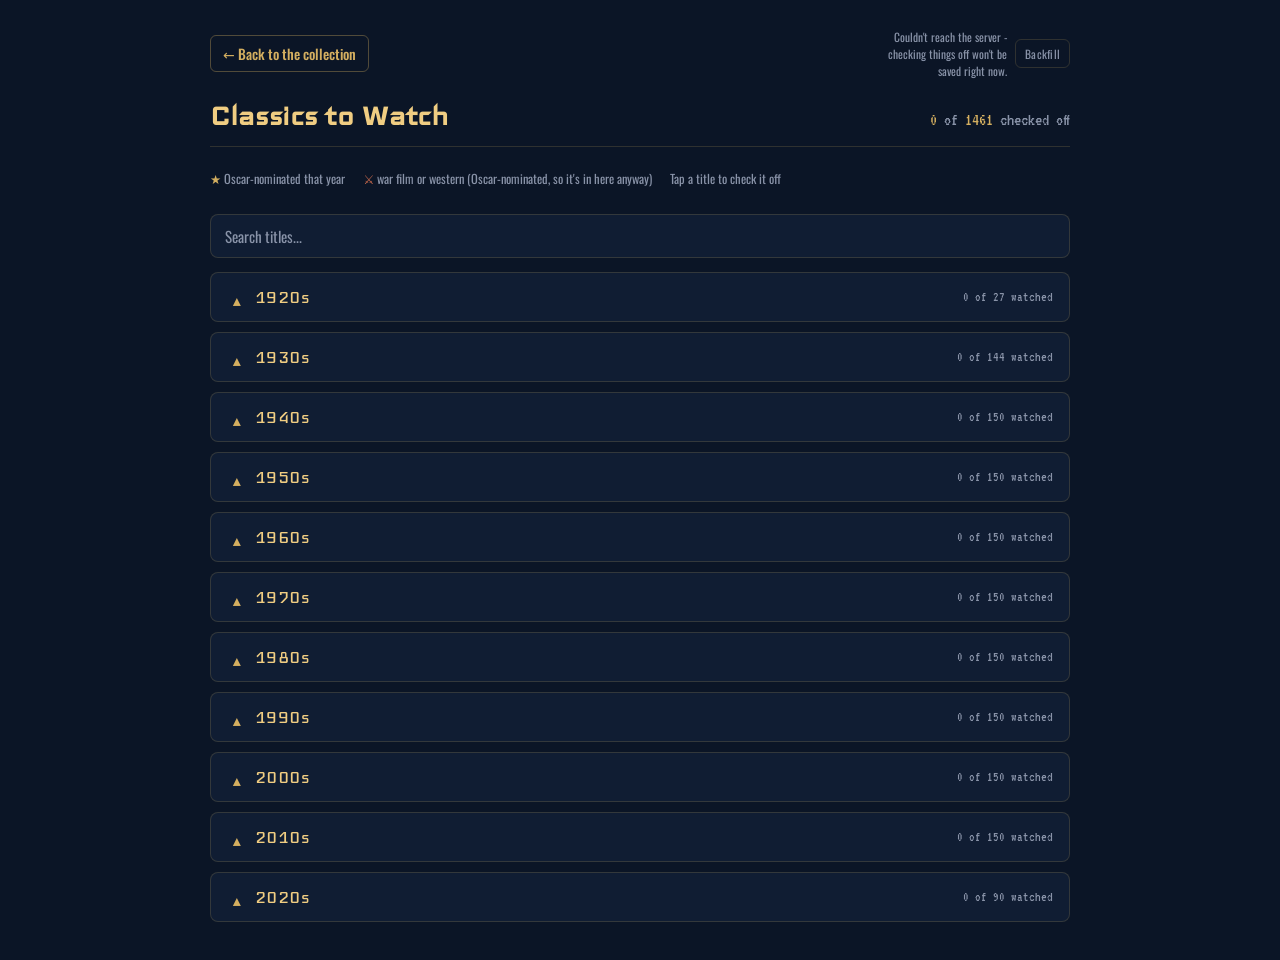
==== commit 96e8fcda: "Update classics.html" ====
--- a/classics.html
+++ b/classics.html
@@ -4,6 +4,8 @@
 <meta charset="UTF-8">
 <meta name="viewport" content="width=device-width, initial-scale=1.0">
 <title>Classics Watchlist</title>
+<link rel="icon" type="image/png" href="images/favicon.png">
+<link rel="apple-touch-icon" href="images/apple-touch-icon.png">
 <style>
   /*
     Layout concept: a dense, poster-free ledger of classics grouped
@@ -195,6 +197,31 @@
     font-style: italic;
   }
 
+  .search-bar{
+    margin: 4px 0 14px;
+  }
+
+  .search-bar input{
+    width: 100%;
+    box-sizing: border-box;
+    padding: 10px 14px;
+    border-radius: 8px;
+    border: 1px solid var(--line);
+    background: var(--bg-raised);
+    color: var(--text);
+    font-family: 'Oswald', system-ui, sans-serif;
+    font-size: 15px;
+  }
+
+  .search-bar input:focus{
+    outline: none;
+    border-color: var(--gold);
+  }
+
+  .search-bar input::placeholder{
+    color: var(--text-dim);
+  }
+
   .year-block{
     margin-top: 22px;
   }
@@ -367,6 +394,10 @@
   <div><span>★</span> Oscar-nominated that year</div>
   <div><span class="legend-ww">⚔</span> war film or western (Oscar-nominated, so it's in here anyway)</div>
   <div>Tap a title to check it off</div>
+</div>
+
+<div class="search-bar">
+  <input type="text" id="title-search" placeholder="Search titles..." autocomplete="off">
 </div>
 
 <div id="year-container"></div>
@@ -2461,6 +2492,53 @@
     });
     document.getElementById("total-count").textContent = total;
     document.getElementById("watched-count").textContent = done;
+
+    decadeMetaRefs.forEach(function(ref){
+      ref.el.textContent = decadeMetaText(ref.d);
+    });
+  }
+
+  // Filters title rows by a case-insensitive substring match,
+  // hiding empty years/decades and auto-expanding decades that
+  // still have a match. Clearing the box restores everything to
+  // its normal collapsed state.
+  function applySearch(rawQuery){
+    var query = rawQuery.trim().toLowerCase();
+    searchActive = query.length > 0;
+
+    document.querySelectorAll("details.decade").forEach(function(details){
+      var decadeHasMatch = false;
+
+      details.querySelectorAll(".year-block").forEach(function(yearBlock){
+        var yearHasMatch = false;
+
+        yearBlock.querySelectorAll(".title-row").forEach(function(row){
+          var label = row.querySelector("label");
+          var text = label ? label.textContent.toLowerCase() : "";
+          var isMatch = !searchActive || text.indexOf(query) !== -1;
+          row.style.display = isMatch ? "" : "none";
+          if (isMatch) yearHasMatch = true;
+        });
+
+        yearBlock.style.display = (!searchActive || yearHasMatch) ? "" : "none";
+        if (yearHasMatch) decadeHasMatch = true;
+      });
+
+      if (searchActive){
+        details.style.display = decadeHasMatch ? "" : "none";
+        details.open = decadeHasMatch;
+      } else {
+        details.style.display = "";
+        details.open = false;
+      }
+    });
+  }
+
+  var searchInput = document.getElementById("title-search");
+  if (searchInput){
+    searchInput.addEventListener("input", function(){
+      applySearch(searchInput.value);
+    });
   }
 
   function buildYearBlock(y){
@@ -2536,22 +2614,53 @@
     return count;
   }
 
+  function decadeWatchedCount(d){
+    var done = 0;
+    d.years.forEach(function(y){
+      y.titles.forEach(function(item){
+        if (watched[keyFor(y.year, item.t)]) done++;
+      });
+    });
+    return done;
+  }
+
+  function decadeMetaText(d){
+    var total = decadeTitleCount(d);
+    if (total === 0) return "not filled in yet";
+    return decadeWatchedCount(d) + " of " + total + " watched";
+  }
+
+  // Refs to each decade's meta span, refreshed by updateProgress()
+  // whenever a checkbox changes, so the collapsed summary line
+  // stays accurate without a full re-render.
+  var decadeMetaRefs = [];
+
+  // True while the search box has text in it - lets the toggle
+  // listener below know to leave multiple decades open together
+  // (search results) instead of enforcing the normal one-at-a-time
+  // accordion behavior.
+  var searchActive = false;
+
   function render(){
     var container = document.getElementById("year-container");
     container.innerHTML = "";
+    decadeMetaRefs = [];
 
     DECADES.forEach(function(d){
       var details = document.createElement("details");
       details.className = "decade";
 
       var summary = document.createElement("summary");
-      var count = decadeTitleCount(d);
       summary.innerHTML =
         '<span class="chevron">▸</span>' +
-        '<span class="decade-label">' + d.label + '</span>' +
-        '<span class="decade-meta">' +
-        (count > 0 ? (count + ' titles across ' + d.years.length + (d.years.length === 1 ? ' year' : ' years')) : 'not filled in yet') +
-        '</span>';
+        '<span class="decade-label">' + d.label + '</span>';
+
+      var meta = document.createElement("span");
+      meta.className = "decade-meta";
+      meta.textContent = decadeMetaText(d);
+      summary.appendChild(meta);
+      decadeMetaRefs.push({ d: d, el: meta });
+
       details.appendChild(summary);
 
       var body = document.createElement("div");
@@ -2567,6 +2676,21 @@
         empty.textContent = d.note || "Not filled in yet.";
         body.appendChild(empty);
       }
+
+      /*
+       * Accordion behavior: opening one decade closes any other
+       * open decade, so only one is ever expanded at a time.
+       * The "toggle" event fires whenever [open] changes, in
+       * either direction, so this only acts when THIS details
+       * just opened (not on every one closing).
+       */
+      details.addEventListener("toggle", function(){
+        if (!details.open) return;
+        if (searchActive) return;
+        container.querySelectorAll("details.decade[open]").forEach(function(other){
+          if (other !== details) other.open = false;
+        });
+      });
 
       details.appendChild(body);
       container.appendChild(details);
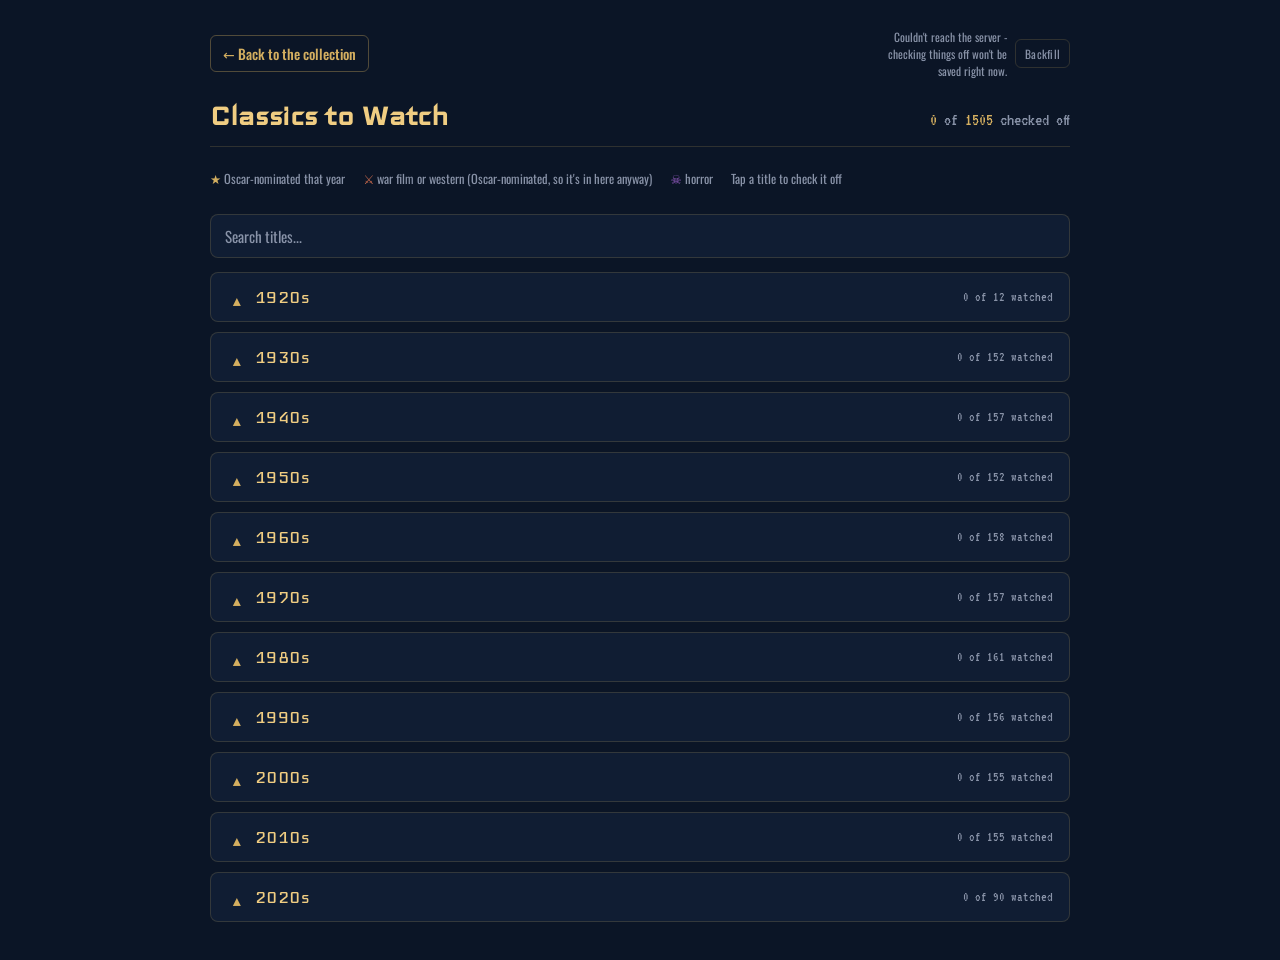
==== commit ac1bae96: "Update classics.html" ====
--- a/classics.html
+++ b/classics.html
@@ -25,6 +25,7 @@
     --gold-bright: #f0cd82;
     --watched: #4a5568;
     --ww-flag: #c1664a;
+    --horror-flag: #9b5fc9;
     color-scheme: dark;
   }
 
@@ -222,6 +223,124 @@
     color: var(--text-dim);
   }
 
+  .title-row label:hover{
+    text-decoration: underline;
+    text-decoration-color: var(--line-strong);
+  }
+
+  .case-modal{
+    position: fixed;
+    inset: 0;
+    background: rgba(4, 8, 16, 0.72);
+    display: flex;
+    align-items: center;
+    justify-content: center;
+    padding: 20px;
+    z-index: 50;
+  }
+
+  .case-modal.hidden{
+    display: none;
+  }
+
+  .case-panel{
+    position: relative;
+    background: var(--bg-raised);
+    border: 1px solid var(--line-strong);
+    border-radius: 10px;
+    max-width: 420px;
+    width: 100%;
+    max-height: 85vh;
+    overflow-y: auto;
+    padding: 20px;
+  }
+
+  .case-close{
+    position: absolute;
+    top: 8px;
+    right: 10px;
+    background: none;
+    border: none;
+    color: var(--text-dim);
+    font-size: 24px;
+    line-height: 1;
+    cursor: pointer;
+    padding: 4px 8px;
+  }
+
+  .case-close:hover{
+    color: var(--text);
+  }
+
+  .case-loading{
+    padding: 20px 4px;
+    color: var(--text-dim);
+    font-style: italic;
+  }
+
+  .case-body{
+    display: flex;
+    flex-direction: column;
+    gap: 14px;
+  }
+
+  .case-poster{
+    align-self: center;
+    width: 160px;
+    height: 240px;
+    background-size: cover;
+    background-position: center;
+    background-color: var(--bg-card);
+    border-radius: 6px;
+    border: 1px solid var(--line);
+    display: flex;
+    align-items: center;
+    justify-content: center;
+    color: var(--text-dim);
+    font-size: 12px;
+    flex-shrink: 0;
+  }
+
+  .case-title{
+    font-family: 'Iceland', system-ui, sans-serif;
+    font-size: 24px;
+    color: var(--gold-bright);
+    text-align: center;
+  }
+
+  .case-year{
+    text-align: center;
+    color: var(--text-dim);
+    font-family: 'VT323', monospace;
+    font-size: 15px;
+    margin-top: 2px;
+  }
+
+  .case-streaming{
+    margin-top: 12px;
+    display: flex;
+    flex-wrap: wrap;
+    gap: 6px;
+    justify-content: center;
+  }
+
+  .case-pill{
+    background: var(--gold);
+    color: var(--bg);
+    font-size: 12.5px;
+    font-weight: 600;
+    padding: 4px 10px;
+    border-radius: 999px;
+    white-space: nowrap;
+  }
+
+  .case-no-streaming{
+    color: var(--text-dim);
+    font-size: 13px;
+    font-style: italic;
+    text-align: center;
+  }
+
   .year-block{
     margin-top: 22px;
   }
@@ -344,6 +463,25 @@
     color: var(--watched);
   }
 
+  .title-row .horror-flag{
+    color: var(--horror-flag);
+    font-size: 12px;
+    margin-left: 4px;
+    white-space: nowrap;
+  }
+
+  .title-row.watched .horror-flag{
+    color: var(--watched);
+  }
+
+  .title-row.horror label{
+    color: var(--horror-flag);
+  }
+
+  .title-row.horror.watched label{
+    color: var(--watched);
+  }
+
   .legend{
     display: flex;
     gap: 18px;
@@ -358,6 +496,8 @@
 
   .legend span.legend-ww{ color: var(--ww-flag); }
 
+  .legend span.legend-horror{ color: var(--horror-flag); }
+
   @media (max-width: 560px){
     .title-grid{
       grid-template-columns: repeat(2, 1fr);
@@ -393,6 +533,7 @@
 <div class="legend">
   <div><span>★</span> Oscar-nominated that year</div>
   <div><span class="legend-ww">⚔</span> war film or western (Oscar-nominated, so it's in here anyway)</div>
+  <div><span class="legend-horror">☠</span> horror</div>
   <div>Tap a title to check it off</div>
 </div>
 
@@ -409,32 +550,19 @@
   var DECADES = [
     {
       label: "1920s",
-      note: "Talkies proper start here (The Jazz Singer, 1927) — thin years before sound caught on, so some years run shorter than 15 rather than padded out.",
+      note: "Silent films are excluded (not looking to watch those right now, even Oscar nominees) — so these years only cover the handful of genuine talkies that existed before sound took over, run shorter than 15 rather than padded out.",
       years: [
         {
           year: 1927,
           titles: [
-            { t: "Wings", oscar: true, ww: true },
-            { t: "7th Heaven", oscar: true },
-            { t: "Sunrise: A Song of Two Humans", oscar: false },
-            { t: "Metropolis", oscar: false },
-            { t: "The Jazz Singer", oscar: false },
-            { t: "Underworld", oscar: false },
-            { t: "Napoleon", oscar: false }
+            { t: "The Jazz Singer", oscar: false }
           ]
         },
         {
           year: 1928,
           titles: [
-            { t: "The Racket", oscar: true },
             { t: "In Old Arizona", oscar: true },
-            { t: "The Patriot", oscar: true },
-            { t: "The Passion of Joan of Arc", oscar: false },
-            { t: "The Crowd", oscar: false },
-            { t: "Steamboat Willie", oscar: false },
-            { t: "The Man Who Laughs", oscar: false },
-            { t: "The Wind", oscar: false },
-            { t: "Show People", oscar: false }
+            { t: "Steamboat Willie", oscar: false }
           ]
         },
         {
@@ -446,8 +574,6 @@
             { t: "Disraeli", oscar: true },
             { t: "The Love Parade", oscar: true },
             { t: "Blackmail", oscar: false },
-            { t: "Pandora's Box", oscar: false },
-            { t: "Un Chien Andalou", oscar: false },
             { t: "The Cocoanuts", oscar: false },
             { t: "Applause", oscar: false },
             { t: "Hallelujah", oscar: false }
@@ -469,7 +595,8 @@
             { t: "The Blue Angel", oscar: false },
             { t: "Animal Crackers", oscar: false },
             { t: "Min and Bill", oscar: false },
-            { t: "L'Age d'Or", oscar: false }
+            { t: "L'Age d'Or", oscar: false },
+            { t: "Hell's Angels", oscar: false }
           ]
         },
         {
@@ -486,10 +613,13 @@
             { t: "Five Star Final", oscar: true },
             { t: "The Smiling Lieutenant", oscar: true },
             { t: "City Lights", oscar: false },
-            { t: "Dracula", oscar: false },
-            { t: "Frankenstein", oscar: false },
+            { t: "Dracula", oscar: false, horror: true },
+            { t: "Frankenstein", oscar: false, horror: true },
             { t: "M", oscar: false },
-            { t: "The Public Enemy", oscar: false }
+            { t: "The Public Enemy", oscar: false },
+            { t: "Monkey Business", oscar: false },
+            { t: "Little Caesar", oscar: false },
+            { t: "Waterloo Bridge", oscar: false }
           ]
         },
         {
@@ -509,7 +639,7 @@
             { t: "Love Me Tonight", oscar: false },
             { t: "One Way Passage", oscar: false },
             { t: "Rain", oscar: false },
-            { t: "The Mummy", oscar: false }
+            { t: "The Mummy", oscar: false, horror: true }
           ]
         },
         {
@@ -528,8 +658,9 @@
             { t: "Footlight Parade", oscar: false },
             { t: "Dinner at Eight", oscar: false },
             { t: "Queen Christina", oscar: false },
-            { t: "The Invisible Man", oscar: false },
-            { t: "Design for Living", oscar: false }
+            { t: "The Invisible Man", oscar: false, horror: true },
+            { t: "Design for Living", oscar: false },
+            { t: "Baby Face", oscar: false }
           ]
         },
         {
@@ -548,8 +679,9 @@
             { t: "Viva Villa!", oscar: true },
             { t: "The White Parade", oscar: true },
             { t: "Twentieth Century", oscar: false },
-            { t: "The Black Cat", oscar: false },
-            { t: "The Merry Widow", oscar: false }
+            { t: "The Black Cat", oscar: false, horror: true },
+            { t: "The Merry Widow", oscar: false },
+            { t: "It's a Gift", oscar: false }
           ]
         },
         {
@@ -568,7 +700,7 @@
             { t: "Ruggles of Red Gap", oscar: true },
             { t: "Top Hat", oscar: true },
             { t: "A Night at the Opera", oscar: false },
-            { t: "Bride of Frankenstein", oscar: false },
+            { t: "Bride of Frankenstein", oscar: false, horror: true },
             { t: "The 39 Steps", oscar: false }
           ]
         },
@@ -589,7 +721,8 @@
             { t: "My Man Godfrey", oscar: false },
             { t: "Swing Time", oscar: false },
             { t: "Fury", oscar: false },
-            { t: "The Petrified Forest", oscar: false }
+            { t: "The Petrified Forest", oscar: false },
+            { t: "Things to Come", oscar: false }
           ]
         },
         {
@@ -605,7 +738,6 @@
             { t: "One Hundred Men and a Girl", oscar: true },
             { t: "Stage Door", oscar: true },
             { t: "A Star Is Born", oscar: true },
-            { t: "Snow White and the Seven Dwarfs", oscar: false },
             { t: "Camille", oscar: false },
             { t: "Nothing Sacred", oscar: false },
             { t: "Easy Living", oscar: false },
@@ -649,7 +781,9 @@
             { t: "Only Angels Have Wings", oscar: false },
             { t: "Midnight", oscar: false },
             { t: "Young Mr. Lincoln", oscar: false },
-            { t: "The Women", oscar: false }
+            { t: "The Women", oscar: false },
+            { t: "Gunga Din", oscar: false },
+            { t: "Le Jour se leve (Daybreak)", oscar: false }
           ]
         }
       ]
@@ -671,10 +805,9 @@
             { t: "Our Town", oscar: true },
             { t: "The Philadelphia Story", oscar: true },
             { t: "His Girl Friday", oscar: false },
-            { t: "Fantasia", oscar: false },
-            { t: "Pinocchio", oscar: false },
             { t: "The Shop Around the Corner", oscar: false },
-            { t: "The Mark of Zorro", oscar: false }
+            { t: "The Mark of Zorro", oscar: false },
+            { t: "The Bank Dick", oscar: false }
           ]
         },
         {
@@ -690,11 +823,11 @@
             { t: "One Foot in Heaven", oscar: true },
             { t: "Sergeant York", oscar: true, ww: true },
             { t: "Suspicion", oscar: true },
-            { t: "Dumbo", oscar: false },
             { t: "The Lady Eve", oscar: false },
             { t: "Sullivan's Travels", oscar: false },
             { t: "High Sierra", oscar: false },
-            { t: "Meet John Doe", oscar: false }
+            { t: "Meet John Doe", oscar: false },
+            { t: "The Wolf Man", oscar: false, horror: true }
           ]
         },
         {
@@ -710,11 +843,11 @@
             { t: "The Talk of the Town", oscar: true },
             { t: "Wake Island", oscar: true, ww: true },
             { t: "Yankee Doodle Dandy", oscar: true },
-            { t: "Bambi", oscar: false },
             { t: "To Be or Not to Be", oscar: false },
             { t: "The Man Who Came to Dinner", oscar: false },
             { t: "Woman of the Year", oscar: false },
-            { t: "Now, Voyager", oscar: false }
+            { t: "Now, Voyager", oscar: false },
+            { t: "Cat People", oscar: false, horror: true }
           ]
         },
         {
@@ -734,7 +867,9 @@
             { t: "Jane Eyre", oscar: false },
             { t: "Cabin in the Sky", oscar: false },
             { t: "The Gang's All Here", oscar: false },
-            { t: "Lassie Come Home", oscar: false }
+            { t: "Lassie Come Home", oscar: false },
+            { t: "I Walked with a Zombie", oscar: false, horror: true },
+            { t: "The Outlaw", oscar: false }
           ]
         },
         {
@@ -751,7 +886,7 @@
             { t: "Arsenic and Old Lace", oscar: false },
             { t: "The Woman in the Window", oscar: false },
             { t: "Hail the Conquering Hero", oscar: false },
-            { t: "The Uninvited", oscar: false },
+            { t: "The Uninvited", oscar: false, horror: true },
             { t: "Murder, My Sweet", oscar: false },
             { t: "To Have and Have Not", oscar: false },
             { t: "Cover Girl", oscar: false }
@@ -769,7 +904,7 @@
             { t: "Detour", oscar: false },
             { t: "Scarlet Street", oscar: false },
             { t: "And Then There Were None", oscar: false },
-            { t: "The Picture of Dorian Gray", oscar: false },
+            { t: "The Picture of Dorian Gray", oscar: false, horror: true },
             { t: "Leave Her to Heaven", oscar: false },
             { t: "Christmas in Connecticut", oscar: false },
             { t: "The Clock", oscar: false },
@@ -794,7 +929,9 @@
             { t: "A Matter of Life and Death", oscar: false },
             { t: "The Killers", oscar: false },
             { t: "The Stranger", oscar: false },
-            { t: "The Blue Dahlia", oscar: false }
+            { t: "The Blue Dahlia", oscar: false },
+            { t: "My Darling Clementine", oscar: false, ww: true },
+            { t: "Duel in the Sun", oscar: false }
           ]
         },
         {
@@ -814,7 +951,9 @@
             { t: "Nightmare Alley", oscar: false },
             { t: "Kiss of Death", oscar: false },
             { t: "Shoeshine", oscar: false },
-            { t: "Dark Passage", oscar: false }
+            { t: "Dark Passage", oscar: false },
+            { t: "The Lady from Shanghai", oscar: false },
+            { t: "Forever Amber", oscar: false }
           ]
         },
         {
@@ -834,7 +973,9 @@
             { t: "The Naked City", oscar: false },
             { t: "Oliver Twist", oscar: false },
             { t: "Portrait of Jennie", oscar: false },
-            { t: "The Pirate", oscar: false }
+            { t: "The Pirate", oscar: false },
+            { t: "Red River", oscar: false, ww: true },
+            { t: "The Miracle", oscar: false }
           ]
         },
         {
@@ -874,7 +1015,6 @@
             { t: "In a Lonely Place", oscar: false },
             { t: "Harvey", oscar: false },
             { t: "The Asphalt Jungle", oscar: false },
-            { t: "Cinderella", oscar: false },
             { t: "Panic in the Streets", oscar: false },
             { t: "Los Olvidados", oscar: false },
             { t: "Orpheus", oscar: false },
@@ -895,11 +1035,12 @@
             { t: "The Day the Earth Stood Still", oscar: false },
             { t: "Ace in the Hole", oscar: false },
             { t: "The Man in the White Suit", oscar: false },
-            { t: "Alice in Wonderland", oscar: false },
             { t: "A Christmas Carol", oscar: false },
             { t: "Diary of a Country Priest", oscar: false },
             { t: "The Tales of Hoffmann", oscar: false },
-            { t: "Detective Story", oscar: false }
+            { t: "Detective Story", oscar: false },
+            { t: "The Thing from Another World", oscar: false },
+            { t: "The Lavender Hill Mob", oscar: false }
           ]
         },
         {
@@ -919,7 +1060,8 @@
             { t: "Scaramouche", oscar: false },
             { t: "Pat and Mike", oscar: false },
             { t: "Casque d'Or", oscar: false },
-            { t: "Come Back, Little Sheba", oscar: false }
+            { t: "Come Back, Little Sheba", oscar: false },
+            { t: "Limelight", oscar: false }
           ]
         },
         {
@@ -936,10 +1078,12 @@
             { t: "Gentlemen Prefer Blondes", oscar: false },
             { t: "The Wages of Fear", oscar: false },
             { t: "Ugetsu", oscar: false },
-            { t: "House of Wax", oscar: false },
-            { t: "Peter Pan", oscar: false },
+            { t: "House of Wax", oscar: false, horror: true },
             { t: "I Confess", oscar: false },
-            { t: "The Big Heat", oscar: false }
+            { t: "The Big Heat", oscar: false },
+            { t: "Stalag 17", oscar: false, ww: true },
+            { t: "The Wild One", oscar: false },
+            { t: "The Moon Is Blue", oscar: false }
           ]
         },
         {
@@ -956,7 +1100,7 @@
             { t: "Sabrina", oscar: false },
             { t: "Dial M for Murder", oscar: false },
             { t: "La Strada", oscar: false },
-            { t: "Godzilla", oscar: false },
+            { t: "Godzilla", oscar: false, horror: true },
             { t: "Journey to Italy", oscar: false },
             { t: "White Christmas", oscar: false },
             { t: "Animal Farm", oscar: false }
@@ -975,11 +1119,11 @@
             { t: "Kiss Me Deadly", oscar: false },
             { t: "East of Eden", oscar: false },
             { t: "Ordet", oscar: false },
-            { t: "Diabolique", oscar: false },
-            { t: "Lady and the Tramp", oscar: false },
+            { t: "Diabolique", oscar: false, horror: true },
             { t: "The Ladykillers", oscar: false },
             { t: "Rififi", oscar: false },
-            { t: "Summertime", oscar: false }
+            { t: "Summertime", oscar: false },
+            { t: "Blackboard Jungle", oscar: false }
           ]
         },
         {
@@ -990,7 +1134,7 @@
             { t: "Giant", oscar: true },
             { t: "The King and I", oscar: true },
             { t: "The Ten Commandments", oscar: true },
-            { t: "Invasion of the Body Snatchers", oscar: false },
+            { t: "Invasion of the Body Snatchers", oscar: false, horror: true },
             { t: "The Man Who Knew Too Much", oscar: false },
             { t: "Forbidden Planet", oscar: false },
             { t: "The Killing", oscar: false },
@@ -1018,7 +1162,7 @@
             { t: "Throne of Blood", oscar: false },
             { t: "Nights of Cabiria", oscar: false },
             { t: "An Affair to Remember", oscar: false },
-            { t: "The Incredible Shrinking Man", oscar: false },
+            { t: "The Incredible Shrinking Man", oscar: false, horror: true },
             { t: "Jailhouse Rock", oscar: false }
           ]
         },
@@ -1033,11 +1177,11 @@
             { t: "Vertigo", oscar: false },
             { t: "Touch of Evil", oscar: false },
             { t: "Some Came Running", oscar: false },
-            { t: "The Fly", oscar: false },
+            { t: "The Fly", oscar: false, horror: true },
             { t: "Ashes and Diamonds", oscar: false },
             { t: "Mon Oncle", oscar: false },
             { t: "Indiscreet", oscar: false },
-            { t: "Horror of Dracula", oscar: false },
+            { t: "Horror of Dracula", oscar: false, horror: true },
             { t: "Bell, Book and Candle", oscar: false },
             { t: "Damn Yankees!", oscar: false }
           ]
@@ -1057,9 +1201,8 @@
             { t: "Imitation of Life", oscar: false },
             { t: "Black Orpheus", oscar: false },
             { t: "Hiroshima Mon Amour", oscar: false },
-            { t: "Sleeping Beauty", oscar: false },
             { t: "Suddenly, Last Summer", oscar: false },
-            { t: "The Mummy", oscar: false }
+            { t: "The Mummy", oscar: false, horror: true }
           ]
         }
       ]
@@ -1075,11 +1218,11 @@
             { t: "Elmer Gantry", oscar: true },
             { t: "Sons and Lovers", oscar: true },
             { t: "The Sundowners", oscar: true },
-            { t: "Psycho", oscar: false },
+            { t: "Psycho", oscar: false, horror: true },
             { t: "Spartacus", oscar: false },
             { t: "La Dolce Vita", oscar: false },
             { t: "Breathless", oscar: false },
-            { t: "Peeping Tom", oscar: false },
+            { t: "Peeping Tom", oscar: false, horror: true },
             { t: "L'Avventura", oscar: false },
             { t: "The Virgin Spring", oscar: false },
             { t: "Inherit the Wind", oscar: false },
@@ -1096,7 +1239,7 @@
             { t: "The Hustler", oscar: true },
             { t: "Judgment at Nuremberg", oscar: true },
             { t: "Breakfast at Tiffany's", oscar: false },
-            { t: "The Innocents", oscar: false },
+            { t: "The Innocents", oscar: false, horror: true },
             { t: "Yojimbo", oscar: false },
             { t: "Last Year at Marienbad", oscar: false },
             { t: "Through a Glass Darkly", oscar: false },
@@ -1117,14 +1260,15 @@
             { t: "To Kill a Mockingbird", oscar: true },
             { t: "Dr. No", oscar: false },
             { t: "The Manchurian Candidate", oscar: false },
-            { t: "What Ever Happened to Baby Jane?", oscar: false },
+            { t: "What Ever Happened to Baby Jane?", oscar: false, horror: true },
             { t: "Jules and Jim", oscar: false },
             { t: "Lolita", oscar: false },
             { t: "The Miracle Worker", oscar: false },
             { t: "Cape Fear", oscar: false },
             { t: "L'Eclisse", oscar: false },
             { t: "Days of Wine and Roses", oscar: false },
-            { t: "Knife in the Water", oscar: false }
+            { t: "Knife in the Water", oscar: false },
+            { t: "Advise & Consent", oscar: false }
           ]
         },
         {
@@ -1139,12 +1283,15 @@
             { t: "The Birds", oscar: false },
             { t: "The Pink Panther", oscar: false },
             { t: "Charade", oscar: false },
-            { t: "The Haunting", oscar: false },
+            { t: "The Haunting", oscar: false, horror: true },
             { t: "The Servant", oscar: false },
             { t: "This Sporting Life", oscar: false },
             { t: "The Leopard", oscar: false },
             { t: "Contempt", oscar: false },
-            { t: "The Nutty Professor", oscar: false }
+            { t: "The Nutty Professor", oscar: false },
+            { t: "The Great Escape", oscar: false, ww: true },
+            { t: "It's a Mad, Mad, Mad, Mad World", oscar: false },
+            { t: "Flaming Creatures", oscar: false }
           ]
         },
         {
@@ -1163,8 +1310,9 @@
             { t: "Seven Days in May", oscar: false },
             { t: "The Night of the Iguana", oscar: false },
             { t: "Topkapi", oscar: false },
-            { t: "Kwaidan", oscar: false },
-            { t: "Onibaba", oscar: false }
+            { t: "Kwaidan", oscar: false, horror: true },
+            { t: "Onibaba", oscar: false, horror: true },
+            { t: "A Fistful of Dollars", oscar: false, ww: true }
           ]
         },
         {
@@ -1175,7 +1323,7 @@
             { t: "Doctor Zhivago", oscar: true, ww: true },
             { t: "Ship of Fools", oscar: true },
             { t: "A Thousand Clowns", oscar: true },
-            { t: "Repulsion", oscar: false },
+            { t: "Repulsion", oscar: false, horror: true },
             { t: "Juliet of the Spirits", oscar: false },
             { t: "The Ipcress File", oscar: false },
             { t: "Pierrot le Fou", oscar: false },
@@ -1184,7 +1332,9 @@
             { t: "The Collector", oscar: false },
             { t: "Alphaville", oscar: false },
             { t: "Simon of the Desert", oscar: false },
-            { t: "The Shop on Main Street", oscar: false }
+            { t: "The Shop on Main Street", oscar: false },
+            { t: "Thunderball", oscar: false },
+            { t: "The Pawnbroker", oscar: false }
           ]
         },
         {
@@ -1204,7 +1354,8 @@
             { t: "Masculin Féminin", oscar: false },
             { t: "A Man and a Woman", oscar: false },
             { t: "The Endless Summer", oscar: false },
-            { t: "Torn Curtain", oscar: false }
+            { t: "Torn Curtain", oscar: false },
+            { t: "The Good, the Bad and the Ugly", oscar: false, ww: true }
           ]
         },
         {
@@ -1219,7 +1370,6 @@
             { t: "Point Blank", oscar: false },
             { t: "Le Samouraï", oscar: false },
             { t: "Belle de Jour", oscar: false },
-            { t: "The Jungle Book", oscar: false },
             { t: "Wait Until Dark", oscar: false },
             { t: "In Cold Blood", oscar: false },
             { t: "Playtime", oscar: false },
@@ -1236,15 +1386,16 @@
             { t: "Rachel, Rachel", oscar: true },
             { t: "Romeo and Juliet", oscar: true },
             { t: "2001: A Space Odyssey", oscar: false },
-            { t: "Rosemary's Baby", oscar: false },
-            { t: "Night of the Living Dead", oscar: false },
+            { t: "Rosemary's Baby", oscar: false, horror: true },
+            { t: "Night of the Living Dead", oscar: false, horror: true },
             { t: "The Producers", oscar: false },
             { t: "Bullitt", oscar: false },
             { t: "Planet of the Apes", oscar: false },
             { t: "Faces", oscar: false },
             { t: "If....", oscar: false },
             { t: "Yellow Submarine", oscar: false },
-            { t: "Petulia", oscar: false }
+            { t: "Petulia", oscar: false },
+            { t: "Once Upon a Time in the West", oscar: false, ww: true }
           ]
         },
         {
@@ -1283,7 +1434,6 @@
             { t: "Woodstock", oscar: false },
             { t: "The Conformist", oscar: false },
             { t: "Performance", oscar: false },
-            { t: "The Aristocats", oscar: false },
             { t: "Le Cercle Rouge", oscar: false },
             { t: "Gimme Shelter", oscar: false },
             { t: "Diary of a Mad Housewife", oscar: false },
@@ -1338,18 +1488,19 @@
             { t: "The Sting", oscar: true },
             { t: "American Graffiti", oscar: true },
             { t: "Cries and Whispers", oscar: true },
-            { t: "The Exorcist", oscar: true },
+            { t: "The Exorcist", oscar: true, horror: true },
             { t: "A Touch of Class", oscar: true },
             { t: "Mean Streets", oscar: false },
-            { t: "Don't Look Now", oscar: false },
+            { t: "Don't Look Now", oscar: false, horror: true },
             { t: "Badlands", oscar: false },
             { t: "The Long Goodbye", oscar: false },
             { t: "Serpico", oscar: false },
             { t: "Paper Moon", oscar: false },
             { t: "Enter the Dragon", oscar: false },
             { t: "Sleeper", oscar: false },
-            { t: "The Wicker Man", oscar: false },
-            { t: "Day for Night", oscar: false }
+            { t: "The Wicker Man", oscar: false, horror: true },
+            { t: "Day for Night", oscar: false },
+            { t: "The Way We Were", oscar: false }
           ]
         },
         {
@@ -1362,14 +1513,15 @@
             { t: "The Towering Inferno", oscar: true },
             { t: "Young Frankenstein", oscar: false },
             { t: "A Woman Under the Influence", oscar: false },
-            { t: "The Texas Chain Saw Massacre", oscar: false },
+            { t: "The Texas Chain Saw Massacre", oscar: false, horror: true },
             { t: "Alice Doesn't Live Here Anymore", oscar: false },
             { t: "Scenes from a Marriage", oscar: false },
             { t: "The Taking of Pelham One Two Three", oscar: false },
             { t: "The Parallax View", oscar: false },
             { t: "Murder on the Orient Express", oscar: false },
             { t: "Female Trouble", oscar: false },
-            { t: "Black Christmas", oscar: false }
+            { t: "Black Christmas", oscar: false, horror: true },
+            { t: "Blazing Saddles", oscar: false }
           ]
         },
         {
@@ -1378,7 +1530,7 @@
             { t: "One Flew Over the Cuckoo's Nest", oscar: true },
             { t: "Barry Lyndon", oscar: true },
             { t: "Dog Day Afternoon", oscar: true },
-            { t: "Jaws", oscar: true },
+            { t: "Jaws", oscar: true, horror: true },
             { t: "Nashville", oscar: true },
             { t: "Monty Python and the Holy Grail", oscar: false },
             { t: "The Rocky Horror Picture Show", oscar: false },
@@ -1389,7 +1541,8 @@
             { t: "Love and Death", oscar: false },
             { t: "Shampoo", oscar: false },
             { t: "The Man Who Would Be King", oscar: false },
-            { t: "The Stepford Wives", oscar: false }
+            { t: "The Stepford Wives", oscar: false, horror: true },
+            { t: "Tommy", oscar: false }
           ]
         },
         {
@@ -1400,8 +1553,8 @@
             { t: "Bound for Glory", oscar: true },
             { t: "Network", oscar: true },
             { t: "Taxi Driver", oscar: true },
-            { t: "Carrie", oscar: false },
-            { t: "The Omen", oscar: false },
+            { t: "Carrie", oscar: false, horror: true },
+            { t: "The Omen", oscar: false, horror: true },
             { t: "Marathon Man", oscar: false },
             { t: "Assault on Precinct 13", oscar: false },
             { t: "The Man Who Fell to Earth", oscar: false },
@@ -1422,14 +1575,15 @@
             { t: "The Turning Point", oscar: true },
             { t: "Close Encounters of the Third Kind", oscar: false },
             { t: "Saturday Night Fever", oscar: false },
-            { t: "Eraserhead", oscar: false },
-            { t: "Suspiria", oscar: false },
+            { t: "Eraserhead", oscar: false, horror: true },
+            { t: "Suspiria", oscar: false, horror: true },
             { t: "Sorcerer", oscar: false },
             { t: "The American Friend", oscar: false },
-            { t: "House (Hausu)", oscar: false },
+            { t: "House (Hausu)", oscar: false, horror: true },
             { t: "3 Women", oscar: false },
-            { t: "The Hills Have Eyes", oscar: false },
-            { t: "The Duellists", oscar: false }
+            { t: "The Hills Have Eyes", oscar: false, horror: true },
+            { t: "The Duellists", oscar: false },
+            { t: "Slap Shot", oscar: false }
           ]
         },
         {
@@ -1440,16 +1594,17 @@
             { t: "Heaven Can Wait", oscar: true },
             { t: "Midnight Express", oscar: true },
             { t: "An Unmarried Woman", oscar: true },
-            { t: "Halloween", oscar: false },
+            { t: "Halloween", oscar: false, horror: true },
             { t: "Days of Heaven", oscar: false },
             { t: "Grease", oscar: false },
             { t: "Animal House", oscar: false },
             { t: "Superman", oscar: false },
             { t: "Interiors", oscar: false },
-            { t: "Dawn of the Dead", oscar: false },
-            { t: "Invasion of the Body Snatchers", oscar: false },
+            { t: "Dawn of the Dead", oscar: false, horror: true },
+            { t: "Invasion of the Body Snatchers", oscar: false, horror: true },
             { t: "Autumn Sonata", oscar: false },
-            { t: "Pretty Baby", oscar: false }
+            { t: "Pretty Baby", oscar: false },
+            { t: "I Spit on Your Grave", oscar: false }
           ]
         },
         {
@@ -1466,10 +1621,13 @@
             { t: "Being There", oscar: false },
             { t: "The Warriors", oscar: false },
             { t: "Life of Brian", oscar: false },
-            { t: "Nosferatu the Vampyre", oscar: false },
+            { t: "Nosferatu the Vampyre", oscar: false, horror: true },
             { t: "Stalker", oscar: false },
             { t: "The Tin Drum", oscar: false },
-            { t: "Quadrophenia", oscar: false }
+            { t: "Quadrophenia", oscar: false },
+            { t: "Mad Max", oscar: false },
+            { t: "The Jerk", oscar: false },
+            { t: "Caligula", oscar: false }
           ]
         }
       ]
@@ -1486,15 +1644,16 @@
             { t: "Raging Bull", oscar: true },
             { t: "Tess", oscar: true },
             { t: "The Empire Strikes Back", oscar: false },
-            { t: "The Shining", oscar: false },
+            { t: "The Shining", oscar: false, horror: true },
             { t: "Airplane!", oscar: false },
             { t: "Caddyshack", oscar: false },
             { t: "The Blues Brothers", oscar: false },
             { t: "9 to 5", oscar: false },
             { t: "Fame", oscar: false },
             { t: "American Gigolo", oscar: false },
-            { t: "Dressed to Kill", oscar: false },
-            { t: "Melvin and Howard", oscar: false }
+            { t: "Dressed to Kill", oscar: false, horror: true },
+            { t: "Melvin and Howard", oscar: false },
+            { t: "Cruising", oscar: false }
           ]
         },
         {
@@ -1507,14 +1666,15 @@
             { t: "Reds", oscar: true },
             { t: "Arthur", oscar: false },
             { t: "Body Heat", oscar: false },
-            { t: "An American Werewolf in London", oscar: false },
+            { t: "An American Werewolf in London", oscar: false, horror: true },
             { t: "Time Bandits", oscar: false },
             { t: "Excalibur", oscar: false },
             { t: "Blow Out", oscar: false },
             { t: "My Dinner with Andre", oscar: false },
             { t: "Mad Max 2: The Road Warrior", oscar: false },
             { t: "Stripes", oscar: false },
-            { t: "Escape from New York", oscar: false }
+            { t: "Escape from New York", oscar: false },
+            { t: "Possession", oscar: false }
           ]
         },
         {
@@ -1526,15 +1686,16 @@
             { t: "Tootsie", oscar: true },
             { t: "The Verdict", oscar: true },
             { t: "Blade Runner", oscar: false },
-            { t: "The Thing", oscar: false },
-            { t: "Poltergeist", oscar: false },
+            { t: "The Thing", oscar: false, horror: true },
+            { t: "Poltergeist", oscar: false, horror: true },
             { t: "Fast Times at Ridgemont High", oscar: false },
             { t: "Diner", oscar: false },
             { t: "Sophie's Choice", oscar: false },
             { t: "48 Hrs.", oscar: false },
             { t: "An Officer and a Gentleman", oscar: false },
             { t: "First Blood", oscar: false },
-            { t: "Conan the Barbarian", oscar: false }
+            { t: "Conan the Barbarian", oscar: false },
+            { t: "Star Trek II: The Wrath of Khan", oscar: false }
           ]
         },
         {
@@ -1574,7 +1735,9 @@
             { t: "The Karate Kid", oscar: false },
             { t: "Footloose", oscar: false },
             { t: "Purple Rain", oscar: false },
-            { t: "Sixteen Candles", oscar: false }
+            { t: "Sixteen Candles", oscar: false },
+            { t: "Gremlins", oscar: false, horror: true },
+            { t: "Body Double", oscar: false }
           ]
         },
         {
@@ -1594,7 +1757,8 @@
             { t: "Weird Science", oscar: false },
             { t: "Better Off Dead", oscar: false },
             { t: "Rocky IV", oscar: false },
-            { t: "Mad Max Beyond Thunderdome", oscar: false }
+            { t: "Mad Max Beyond Thunderdome", oscar: false },
+            { t: "Clue", oscar: false }
           ]
         },
         {
@@ -1605,16 +1769,17 @@
             { t: "Hannah and Her Sisters", oscar: true },
             { t: "The Mission", oscar: true },
             { t: "A Room with a View", oscar: true },
-            { t: "Aliens", oscar: false },
+            { t: "Aliens", oscar: false, horror: true },
             { t: "Ferris Bueller's Day Off", oscar: false },
             { t: "Stand by Me", oscar: false },
             { t: "Blue Velvet", oscar: false },
             { t: "Top Gun", oscar: false },
-            { t: "The Fly", oscar: false },
+            { t: "The Fly", oscar: false, horror: true },
             { t: "Crocodile Dundee", oscar: false },
             { t: "Something Wild", oscar: false },
             { t: "Down and Out in Beverly Hills", oscar: false },
-            { t: "Peggy Sue Got Married", oscar: false }
+            { t: "Peggy Sue Got Married", oscar: false },
+            { t: "Labyrinth", oscar: false }
           ]
         },
         {
@@ -1634,7 +1799,8 @@
             { t: "Dirty Dancing", oscar: false },
             { t: "The Untouchables", oscar: false },
             { t: "Withnail and I", oscar: false },
-            { t: "Planes, Trains and Automobiles", oscar: false }
+            { t: "Planes, Trains and Automobiles", oscar: false },
+            { t: "Full Metal Jacket", oscar: false, ww: true }
           ]
         },
         {
@@ -1649,12 +1815,13 @@
             { t: "Who Framed Roger Rabbit", oscar: false },
             { t: "A Fish Called Wanda", oscar: false },
             { t: "Big", oscar: false },
-            { t: "Beetlejuice", oscar: false },
+            { t: "Beetlejuice", oscar: false, horror: true },
             { t: "Coming to America", oscar: false },
             { t: "Cinema Paradiso", oscar: false },
             { t: "The Naked Gun", oscar: false },
             { t: "Bull Durham", oscar: false },
-            { t: "Heathers", oscar: false }
+            { t: "Heathers", oscar: false },
+            { t: "They Live", oscar: false }
           ]
         },
         {
@@ -1670,11 +1837,13 @@
             { t: "Indiana Jones and the Last Crusade", oscar: false },
             { t: "When Harry Met Sally...", oscar: false },
             { t: "Sex, Lies, and Videotape", oscar: false },
-            { t: "The Little Mermaid", oscar: false },
             { t: "Parenthood", oscar: false },
             { t: "Say Anything...", oscar: false },
             { t: "Uncle Buck", oscar: false },
-            { t: "Crimes and Misdemeanors", oscar: false }
+            { t: "Crimes and Misdemeanors", oscar: false },
+            { t: "Glory", oscar: false, ww: true },
+            { t: "The Abyss", oscar: false },
+            { t: "The Cook, the Thief, His Wife & Her Lover", oscar: false }
           ]
         }
       ]
@@ -1694,7 +1863,7 @@
             { t: "Edward Scissorhands", oscar: false },
             { t: "Total Recall", oscar: false },
             { t: "Pretty Woman", oscar: false },
-            { t: "Misery", oscar: false },
+            { t: "Misery", oscar: false, horror: true },
             { t: "The Hunt for Red October", oscar: false },
             { t: "Wild at Heart", oscar: false },
             { t: "Miller's Crossing", oscar: false },
@@ -1706,7 +1875,6 @@
           year: 1991,
           titles: [
             { t: "The Silence of the Lambs", oscar: true },
-            { t: "Beauty and the Beast", oscar: true },
             { t: "Bugsy", oscar: true },
             { t: "JFK", oscar: true },
             { t: "The Prince of Tides", oscar: true },
@@ -1719,7 +1887,8 @@
             { t: "Hook", oscar: false },
             { t: "Delicatessen", oscar: false },
             { t: "Backdraft", oscar: false },
-            { t: "Naked Lunch", oscar: false }
+            { t: "Naked Lunch", oscar: false, horror: true },
+            { t: "Barton Fink", oscar: false }
           ]
         },
         {
@@ -1732,14 +1901,14 @@
             { t: "Scent of a Woman", oscar: true },
             { t: "Reservoir Dogs", oscar: false },
             { t: "A League of Their Own", oscar: false },
-            { t: "Aladdin", oscar: false },
             { t: "The Player", oscar: false },
             { t: "Glengarry Glen Ross", oscar: false },
             { t: "Malcolm X", oscar: false },
             { t: "Basic Instinct", oscar: false },
             { t: "My Cousin Vinny", oscar: false },
             { t: "Batman Returns", oscar: false },
-            { t: "Bad Lieutenant", oscar: false }
+            { t: "Bad Lieutenant", oscar: false },
+            { t: "Wayne's World", oscar: false }
           ]
         },
         {
@@ -1759,7 +1928,8 @@
             { t: "What's Eating Gilbert Grape", oscar: false },
             { t: "Carlito's Way", oscar: false },
             { t: "Menace II Society", oscar: false },
-            { t: "The Sandlot", oscar: false }
+            { t: "The Sandlot", oscar: false },
+            { t: "The Nightmare Before Christmas", oscar: false }
           ]
         },
         {
@@ -1770,7 +1940,6 @@
             { t: "Pulp Fiction", oscar: true },
             { t: "Quiz Show", oscar: true },
             { t: "The Shawshank Redemption", oscar: true },
-            { t: "The Lion King", oscar: false },
             { t: "Speed", oscar: false },
             { t: "True Lies", oscar: false },
             { t: "Léon: The Professional", oscar: false },
@@ -1778,8 +1947,10 @@
             { t: "Clerks", oscar: false },
             { t: "Heavenly Creatures", oscar: false },
             { t: "Natural Born Killers", oscar: false },
-            { t: "Interview with the Vampire", oscar: false },
-            { t: "Hoop Dreams", oscar: false }
+            { t: "Interview with the Vampire", oscar: false, horror: true },
+            { t: "Hoop Dreams", oscar: false },
+            { t: "The Last Seduction", oscar: false },
+            { t: "Exotica", oscar: false }
           ]
         },
         {
@@ -1790,8 +1961,7 @@
             { t: "Babe", oscar: true },
             { t: "Il Postino: The Postman", oscar: true },
             { t: "Sense and Sensibility", oscar: true },
-            { t: "Toy Story", oscar: false },
-            { t: "Se7en", oscar: false },
+            { t: "Se7en", oscar: false, horror: true },
             { t: "The Usual Suspects", oscar: false },
             { t: "Heat", oscar: false },
             { t: "Twelve Monkeys", oscar: false },
@@ -1799,7 +1969,8 @@
             { t: "Clueless", oscar: false },
             { t: "Before Sunrise", oscar: false },
             { t: "Get Shorty", oscar: false },
-            { t: "Leaving Las Vegas", oscar: false }
+            { t: "Leaving Las Vegas", oscar: false },
+            { t: "Jumanji", oscar: false }
           ]
         },
         {
@@ -1811,7 +1982,7 @@
             { t: "Secrets & Lies", oscar: true },
             { t: "Shine", oscar: true },
             { t: "Trainspotting", oscar: false },
-            { t: "Scream", oscar: false },
+            { t: "Scream", oscar: false, horror: true },
             { t: "Independence Day", oscar: false },
             { t: "Swingers", oscar: false },
             { t: "The Rock", oscar: false },
@@ -1819,7 +1990,9 @@
             { t: "Sling Blade", oscar: false },
             { t: "Big Night", oscar: false },
             { t: "Bottle Rocket", oscar: false },
-            { t: "Emma", oscar: false }
+            { t: "Emma", oscar: false },
+            { t: "Mission: Impossible", oscar: false },
+            { t: "Crash", oscar: false }
           ]
         },
         {
@@ -1859,7 +2032,9 @@
             { t: "Fear and Loathing in Las Vegas", oscar: false },
             { t: "Dark City", oscar: false },
             { t: "Run Lola Run", oscar: false },
-            { t: "Pleasantville", oscar: false }
+            { t: "Pleasantville", oscar: false },
+            { t: "Ronin", oscar: false },
+            { t: "Happiness", oscar: false }
           ]
         },
         {
@@ -1874,12 +2049,12 @@
             { t: "Fight Club", oscar: false },
             { t: "Being John Malkovich", oscar: false },
             { t: "Magnolia", oscar: false },
-            { t: "The Iron Giant", oscar: false },
             { t: "Office Space", oscar: false },
             { t: "Election", oscar: false },
-            { t: "Toy Story 2", oscar: false },
-            { t: "The Blair Witch Project", oscar: false },
-            { t: "Eyes Wide Shut", oscar: false }
+            { t: "The Blair Witch Project", oscar: false, horror: true },
+            { t: "Eyes Wide Shut", oscar: false },
+            { t: "Boys Don't Cry", oscar: false },
+            { t: "Galaxy Quest", oscar: false }
           ]
         }
       ]
@@ -1904,7 +2079,9 @@
             { t: "High Fidelity", oscar: false },
             { t: "Best in Show", oscar: false },
             { t: "O Brother, Where Art Thou?", oscar: false },
-            { t: "Cast Away", oscar: false }
+            { t: "Cast Away", oscar: false },
+            { t: "Dancer in the Dark", oscar: false },
+            { t: "American Psycho", oscar: false }
           ]
         },
         {
@@ -1918,13 +2095,12 @@
             { t: "Amélie", oscar: false },
             { t: "Mulholland Drive", oscar: false },
             { t: "The Royal Tenenbaums", oscar: false },
-            { t: "Monsters, Inc.", oscar: false },
             { t: "Training Day", oscar: false },
             { t: "Ocean's Eleven", oscar: false },
-            { t: "Shrek", oscar: false },
             { t: "Spirited Away", oscar: false },
             { t: "Y Tu Mamá También", oscar: false },
-            { t: "Donnie Darko", oscar: false }
+            { t: "Donnie Darko", oscar: false },
+            { t: "Ghost World", oscar: false }
           ]
         },
         {
@@ -1944,7 +2120,8 @@
             { t: "Bowling for Columbine", oscar: false },
             { t: "Far from Heaven", oscar: false },
             { t: "25th Hour", oscar: false },
-            { t: "Russian Ark", oscar: false }
+            { t: "Russian Ark", oscar: false },
+            { t: "Punch-Drunk Love", oscar: false }
           ]
         },
         {
@@ -1956,7 +2133,6 @@
             { t: "Mystic River", oscar: true },
             { t: "Seabiscuit", oscar: true },
             { t: "Kill Bill: Volume 1", oscar: false },
-            { t: "Finding Nemo", oscar: false },
             { t: "American Splendor", oscar: false },
             { t: "Big Fish", oscar: false },
             { t: "Monster", oscar: false },
@@ -1964,7 +2140,9 @@
             { t: "Whale Rider", oscar: false },
             { t: "21 Grams", oscar: false },
             { t: "Elephant", oscar: false },
-            { t: "School of Rock", oscar: false }
+            { t: "School of Rock", oscar: false },
+            { t: "Pirates of the Caribbean: The Curse of the Black Pearl", oscar: false },
+            { t: "Oldboy", oscar: false }
           ]
         },
         {
@@ -1976,7 +2154,6 @@
             { t: "Ray", oscar: true },
             { t: "Sideways", oscar: true },
             { t: "Eternal Sunshine of the Spotless Mind", oscar: false },
-            { t: "The Incredibles", oscar: false },
             { t: "Collateral", oscar: false },
             { t: "Kill Bill: Volume 2", oscar: false },
             { t: "Hotel Rwanda", oscar: false },
@@ -1984,7 +2161,8 @@
             { t: "Shaun of the Dead", oscar: false },
             { t: "Mean Girls", oscar: false },
             { t: "Spider-Man 2", oscar: false },
-            { t: "Napoleon Dynamite", oscar: false }
+            { t: "Napoleon Dynamite", oscar: false },
+            { t: "Anchorman: The Legend of Ron Burgundy", oscar: false }
           ]
         },
         {
@@ -2004,7 +2182,8 @@
             { t: "Pride & Prejudice", oscar: false },
             { t: "Junebug", oscar: false },
             { t: "Sin City", oscar: false },
-            { t: "Wallace & Gromit: The Curse of the Were-Rabbit", oscar: false }
+            { t: "The 40-Year-Old Virgin", oscar: false },
+            { t: "Hard Candy", oscar: false }
           ]
         },
         {
@@ -2016,7 +2195,7 @@
             { t: "Little Miss Sunshine", oscar: true },
             { t: "The Queen", oscar: true },
             { t: "Children of Men", oscar: false },
-            { t: "Pan's Labyrinth", oscar: false },
+            { t: "Pan's Labyrinth", oscar: false, horror: true },
             { t: "The Lives of Others", oscar: false },
             { t: "United 93", oscar: false },
             { t: "Half Nelson", oscar: false },
@@ -2024,7 +2203,9 @@
             { t: "Borat", oscar: false },
             { t: "Dreamgirls", oscar: false },
             { t: "Volver", oscar: false },
-            { t: "Stranger than Fiction", oscar: false }
+            { t: "Stranger than Fiction", oscar: false },
+            { t: "Casino Royale", oscar: false },
+            { t: "Shortbus", oscar: false }
           ]
         },
         {
@@ -2036,7 +2217,6 @@
             { t: "Michael Clayton", oscar: true },
             { t: "There Will Be Blood", oscar: true },
             { t: "Zodiac", oscar: false },
-            { t: "Ratatouille", oscar: false },
             { t: "Into the Wild", oscar: false },
             { t: "The Diving Bell and the Butterfly", oscar: false },
             { t: "Gone Baby Gone", oscar: false },
@@ -2056,7 +2236,6 @@
             { t: "Milk", oscar: true },
             { t: "The Reader", oscar: true },
             { t: "The Dark Knight", oscar: false },
-            { t: "WALL-E", oscar: false },
             { t: "In Bruges", oscar: false },
             { t: "Doubt", oscar: false },
             { t: "Rachel Getting Married", oscar: false },
@@ -2064,7 +2243,9 @@
             { t: "Revolutionary Road", oscar: false },
             { t: "Gran Torino", oscar: false },
             { t: "The Wrestler", oscar: false },
-            { t: "Synecdoche, New York", oscar: false }
+            { t: "Synecdoche, New York", oscar: false },
+            { t: "Iron Man", oscar: false },
+            { t: "Let the Right One In", oscar: false, horror: true }
           ]
         },
         {
@@ -2078,7 +2259,6 @@
             { t: "Inglourious Basterds", oscar: true, ww: true },
             { t: "Precious", oscar: true },
             { t: "A Serious Man", oscar: true },
-            { t: "Up", oscar: true },
             { t: "Up in the Air", oscar: true },
             { t: "Fantastic Mr. Fox", oscar: false },
             { t: "(500) Days of Summer", oscar: false },
@@ -2102,10 +2282,9 @@
             { t: "The Kids Are All Right", oscar: true },
             { t: "127 Hours", oscar: true },
             { t: "The Social Network", oscar: true },
-            { t: "Toy Story 3", oscar: true },
             { t: "True Grit", oscar: true },
             { t: "Winter's Bone", oscar: true },
-            { t: "Shutter Island", oscar: false },
+            { t: "Shutter Island", oscar: false, horror: true },
             { t: "The Ghost Writer", oscar: false },
             { t: "Exit Through the Gift Shop", oscar: false },
             { t: "Another Year", oscar: false },
@@ -2126,10 +2305,11 @@
             { t: "War Horse", oscar: true, ww: true },
             { t: "Drive", oscar: false },
             { t: "Bridesmaids", oscar: false },
-            { t: "Take Shelter", oscar: false },
+            { t: "Take Shelter", oscar: false, horror: true },
             { t: "A Separation", oscar: false },
             { t: "Warrior", oscar: false },
-            { t: "Shame", oscar: false }
+            { t: "Shame", oscar: false },
+            { t: "Rise of the Planet of the Apes", oscar: false }
           ]
         },
         {
@@ -2149,7 +2329,9 @@
             { t: "Skyfall", oscar: false },
             { t: "The Master", oscar: false },
             { t: "Looper", oscar: false },
-            { t: "Cloud Atlas", oscar: false }
+            { t: "Cloud Atlas", oscar: false },
+            { t: "21 Jump Street", oscar: false },
+            { t: "Spring Breakers", oscar: false }
           ]
         },
         {
@@ -2169,7 +2351,8 @@
             { t: "Prisoners", oscar: false },
             { t: "Short Term 12", oscar: false },
             { t: "Blue Jasmine", oscar: false },
-            { t: "Frances Ha", oscar: false }
+            { t: "Frances Ha", oscar: false },
+            { t: "Blue Is the Warmest Colour", oscar: false }
           ]
         },
         {
@@ -2189,7 +2372,8 @@
             { t: "Guardians of the Galaxy", oscar: false },
             { t: "Foxcatcher", oscar: false },
             { t: "Ida", oscar: false },
-            { t: "The Lego Movie", oscar: false }
+            { t: "John Wick", oscar: false },
+            { t: "Nymphomaniac", oscar: false }
           ]
         },
         {
@@ -2203,7 +2387,6 @@
             { t: "The Martian", oscar: true },
             { t: "The Revenant", oscar: true },
             { t: "Room", oscar: true },
-            { t: "Inside Out", oscar: false },
             { t: "Ex Machina", oscar: false },
             { t: "Sicario", oscar: false },
             { t: "Carol", oscar: false },
@@ -2224,12 +2407,12 @@
             { t: "La La Land", oscar: true },
             { t: "Lion", oscar: true },
             { t: "Manchester by the Sea", oscar: true },
-            { t: "Zootopia", oscar: false },
             { t: "The Handmaiden", oscar: false },
             { t: "O.J.: Made in America", oscar: false },
             { t: "Kubo and the Two Strings", oscar: false },
             { t: "Captain Fantastic", oscar: false },
-            { t: "Toni Erdmann", oscar: false }
+            { t: "Toni Erdmann", oscar: false },
+            { t: "Elle", oscar: false }
           ]
         },
         {
@@ -2249,7 +2432,8 @@
             { t: "The Florida Project", oscar: false },
             { t: "I, Tonya", oscar: false },
             { t: "Logan", oscar: false },
-            { t: "Coco", oscar: false }
+            { t: "The Big Sick", oscar: false },
+            { t: "mother!", oscar: false }
           ]
         },
         {
@@ -2263,13 +2447,13 @@
             { t: "Roma", oscar: true },
             { t: "A Star Is Born", oscar: true },
             { t: "Vice", oscar: true },
-            { t: "Spider-Man: Into the Spider-Verse", oscar: false },
             { t: "Eighth Grade", oscar: false },
             { t: "First Reformed", oscar: false },
             { t: "If Beale Street Could Talk", oscar: false },
             { t: "Widows", oscar: false },
-            { t: "A Quiet Place", oscar: false },
-            { t: "Won't You Be My Neighbor?", oscar: false }
+            { t: "A Quiet Place", oscar: false, horror: true },
+            { t: "Won't You Be My Neighbor?", oscar: false },
+            { t: "Paddington 2", oscar: false }
           ]
         },
         {
@@ -2286,10 +2470,11 @@
             { t: "Once Upon a Time in Hollywood", oscar: true },
             { t: "Knives Out", oscar: false },
             { t: "Uncut Gems", oscar: false },
-            { t: "The Lighthouse", oscar: false },
+            { t: "The Lighthouse", oscar: false, horror: true },
             { t: "Portrait of a Lady on Fire", oscar: false },
             { t: "Avengers: Endgame", oscar: false },
-            { t: "Booksmart", oscar: false }
+            { t: "Booksmart", oscar: false },
+            { t: "Us", oscar: false, horror: true }
           ]
         }
       ]
@@ -2309,7 +2494,6 @@
             { t: "Promising Young Woman", oscar: true },
             { t: "Sound of Metal", oscar: true },
             { t: "The Trial of the Chicago 7", oscar: true },
-            { t: "Soul", oscar: false },
             { t: "Palm Springs", oscar: false },
             { t: "One Night in Miami", oscar: false },
             { t: "Ma Rainey's Black Bottom", oscar: false },
@@ -2335,7 +2519,8 @@
             { t: "Pig", oscar: false },
             { t: "The Green Knight", oscar: false },
             { t: "Red Rocket", oscar: false },
-            { t: "The Lost Daughter", oscar: false }
+            { t: "The Lost Daughter", oscar: false },
+            { t: "Spider-Man: No Way Home", oscar: false }
           ]
         },
         {
@@ -2354,7 +2539,7 @@
             { t: "RRR", oscar: false },
             { t: "Aftersun", oscar: false },
             { t: "Decision to Leave", oscar: false },
-            { t: "Nope", oscar: false },
+            { t: "Nope", oscar: false, horror: true },
             { t: "Glass Onion: A Knives Out Mystery", oscar: false }
           ]
         },
@@ -2371,11 +2556,11 @@
             { t: "Past Lives", oscar: true },
             { t: "Poor Things", oscar: true },
             { t: "The Zone of Interest", oscar: true },
-            { t: "Spider-Man: Across the Spider-Verse", oscar: false },
             { t: "The Boy and the Heron", oscar: false },
             { t: "Godzilla Minus One", oscar: false },
             { t: "All of Us Strangers", oscar: false },
-            { t: "May December", oscar: false }
+            { t: "May December", oscar: false },
+            { t: "Bottoms", oscar: false }
           ]
         },
         {
@@ -2389,13 +2574,13 @@
             { t: "Emilia Pérez", oscar: true },
             { t: "I'm Still Here", oscar: true },
             { t: "Nickel Boys", oscar: true },
-            { t: "The Substance", oscar: true },
+            { t: "The Substance", oscar: true, horror: true },
             { t: "Wicked", oscar: true },
             { t: "Challengers", oscar: false },
             { t: "A Real Pain", oscar: false },
             { t: "Sing Sing", oscar: false },
             { t: "Flow", oscar: false },
-            { t: "The Wild Robot", oscar: false }
+            { t: "Hit Man", oscar: false }
           ]
         },
         {
@@ -2409,9 +2594,9 @@
             { t: "Marty Supreme", oscar: true },
             { t: "The Secret Agent", oscar: true },
             { t: "Sentimental Value", oscar: true },
-            { t: "Sinners", oscar: true },
+            { t: "Sinners", oscar: true, horror: true },
             { t: "Train Dreams", oscar: true },
-            { t: "Weapons", oscar: false },
+            { t: "Weapons", oscar: false, horror: true },
             { t: "The Life of Chuck", oscar: false },
             { t: "Sorry, Baby", oscar: false },
             { t: "It Was Just an Accident", oscar: false },
@@ -2480,6 +2665,134 @@
       });
   }
 
+  /*
+   * "The case" - a read-only preview popup, triggered by clicking
+   * a title's text. Reuses the same public GET /tmdb-search the
+   * reservation shelf's "search to add" picker already calls (it
+   * already returns a poster + streaming services for the top few
+   * results) - nothing here is saved, added, or stored anywhere.
+   */
+
+  var caseModal, caseModalBody;
+
+  function ensureCaseModal(){
+    if (caseModal) return;
+
+    caseModal = document.createElement("div");
+    caseModal.className = "case-modal hidden";
+    caseModal.addEventListener("click", function(e){
+      if (e.target === caseModal) closeCasePreview();
+    });
+
+    var panel = document.createElement("div");
+    panel.className = "case-panel";
+
+    var closeBtn = document.createElement("button");
+    closeBtn.type = "button";
+    closeBtn.className = "case-close";
+    closeBtn.setAttribute("aria-label", "Close");
+    closeBtn.textContent = "×";
+    closeBtn.addEventListener("click", closeCasePreview);
+    panel.appendChild(closeBtn);
+
+    caseModalBody = document.createElement("div");
+    caseModalBody.className = "case-body";
+    panel.appendChild(caseModalBody);
+
+    caseModal.appendChild(panel);
+    document.body.appendChild(caseModal);
+
+    document.addEventListener("keydown", function(e){
+      if (e.key === "Escape") closeCasePreview();
+    });
+  }
+
+  function closeCasePreview(){
+    if (caseModal) caseModal.classList.add("hidden");
+  }
+
+  function openCasePreview(year, title){
+    ensureCaseModal();
+    caseModalBody.innerHTML = '<div class="case-loading">Looking up "' + title + '"...</div>';
+    caseModal.classList.remove("hidden");
+
+    fetch(API_BASE + "/tmdb-search?query=" + encodeURIComponent(title) + "&media_type=movie")
+      .then(function(res){
+        if (!res.ok) throw new Error("HTTP " + res.status);
+        return res.json();
+      })
+      .then(function(results){
+        renderCasePreview(year, title, results || []);
+      })
+      .catch(function(err){
+        console.error("Case lookup failed for", title, err);
+        caseModalBody.innerHTML = '<div class="case-loading">Couldn\'t look that up right now.</div>';
+      });
+  }
+
+  function renderCasePreview(year, title, results){
+    if (!results.length){
+      caseModalBody.innerHTML = '<div class="case-loading">No TMDB match found for "' + title + '".</div>';
+      return;
+    }
+
+    // Prefer an exact year match, then +/-1 (release-date/production-
+    // year quirks), otherwise just take the top result.
+    var match =
+      results.find(function(r){ return String(r.year) === String(year); }) ||
+      results.find(function(r){ return Math.abs(parseInt(r.year, 10) - year) === 1; }) ||
+      results[0];
+
+    caseModalBody.innerHTML = "";
+
+    var poster = document.createElement("div");
+    poster.className = "case-poster";
+    if (match.poster){
+      poster.style.backgroundImage = 'url("' + match.poster + '")';
+    } else {
+      poster.textContent = "No poster";
+    }
+    caseModalBody.appendChild(poster);
+
+    var info = document.createElement("div");
+    info.className = "case-info";
+
+    var infoTitle = document.createElement("div");
+    infoTitle.className = "case-title";
+    infoTitle.textContent = match.title || title;
+    info.appendChild(infoTitle);
+
+    var infoYear = document.createElement("div");
+    infoYear.className = "case-year";
+    infoYear.textContent = match.year || year;
+    info.appendChild(infoYear);
+
+    var streamingWrap = document.createElement("div");
+    streamingWrap.className = "case-streaming";
+
+    if (Array.isArray(match.services) && match.services.length > 0){
+      match.services.forEach(function(service){
+        var pill = document.createElement("span");
+        pill.className = "case-pill";
+        pill.textContent = service;
+        streamingWrap.appendChild(pill);
+      });
+    } else if (Array.isArray(match.services)){
+      var none = document.createElement("div");
+      none.className = "case-no-streaming";
+      none.textContent = "Not currently on any of your tracked services.";
+      streamingWrap.appendChild(none);
+    } else {
+      var unknown = document.createElement("div");
+      unknown.className = "case-no-streaming";
+      unknown.textContent = "Streaming info wasn't checked for this result.";
+      streamingWrap.appendChild(unknown);
+    }
+
+    info.appendChild(streamingWrap);
+    caseModalBody.appendChild(info);
+  }
+
   function updateProgress(){
     var total = 0, done = 0;
     DECADES.forEach(function(d){
@@ -2581,6 +2894,9 @@
 
       if (item.ww){
         row.classList.add("ww");
+      }
+      if (item.horror){
+        row.classList.add("horror");
       }
 
       var label = document.createElement("label");
@@ -2598,6 +2914,23 @@
         wwFlag.textContent = "⚔";
         label.appendChild(wwFlag);
       }
+      if (item.horror){
+        var horrorFlag = document.createElement("span");
+        horrorFlag.className = "horror-flag";
+        horrorFlag.textContent = "☠";
+        label.appendChild(horrorFlag);
+      }
+
+      /*
+       * The checkbox itself still toggles watched/unwatched (native
+       * label-for behavior). Clicking the title TEXT instead opens
+       * a quick read-only lookup ("the case") - preventDefault stops
+       * the click from also toggling the checkbox underneath.
+       */
+      label.addEventListener("click", function(e){
+        e.preventDefault();
+        openCasePreview(y.year, item.t);
+      });
 
       row.appendChild(cb);
       row.appendChild(label);
